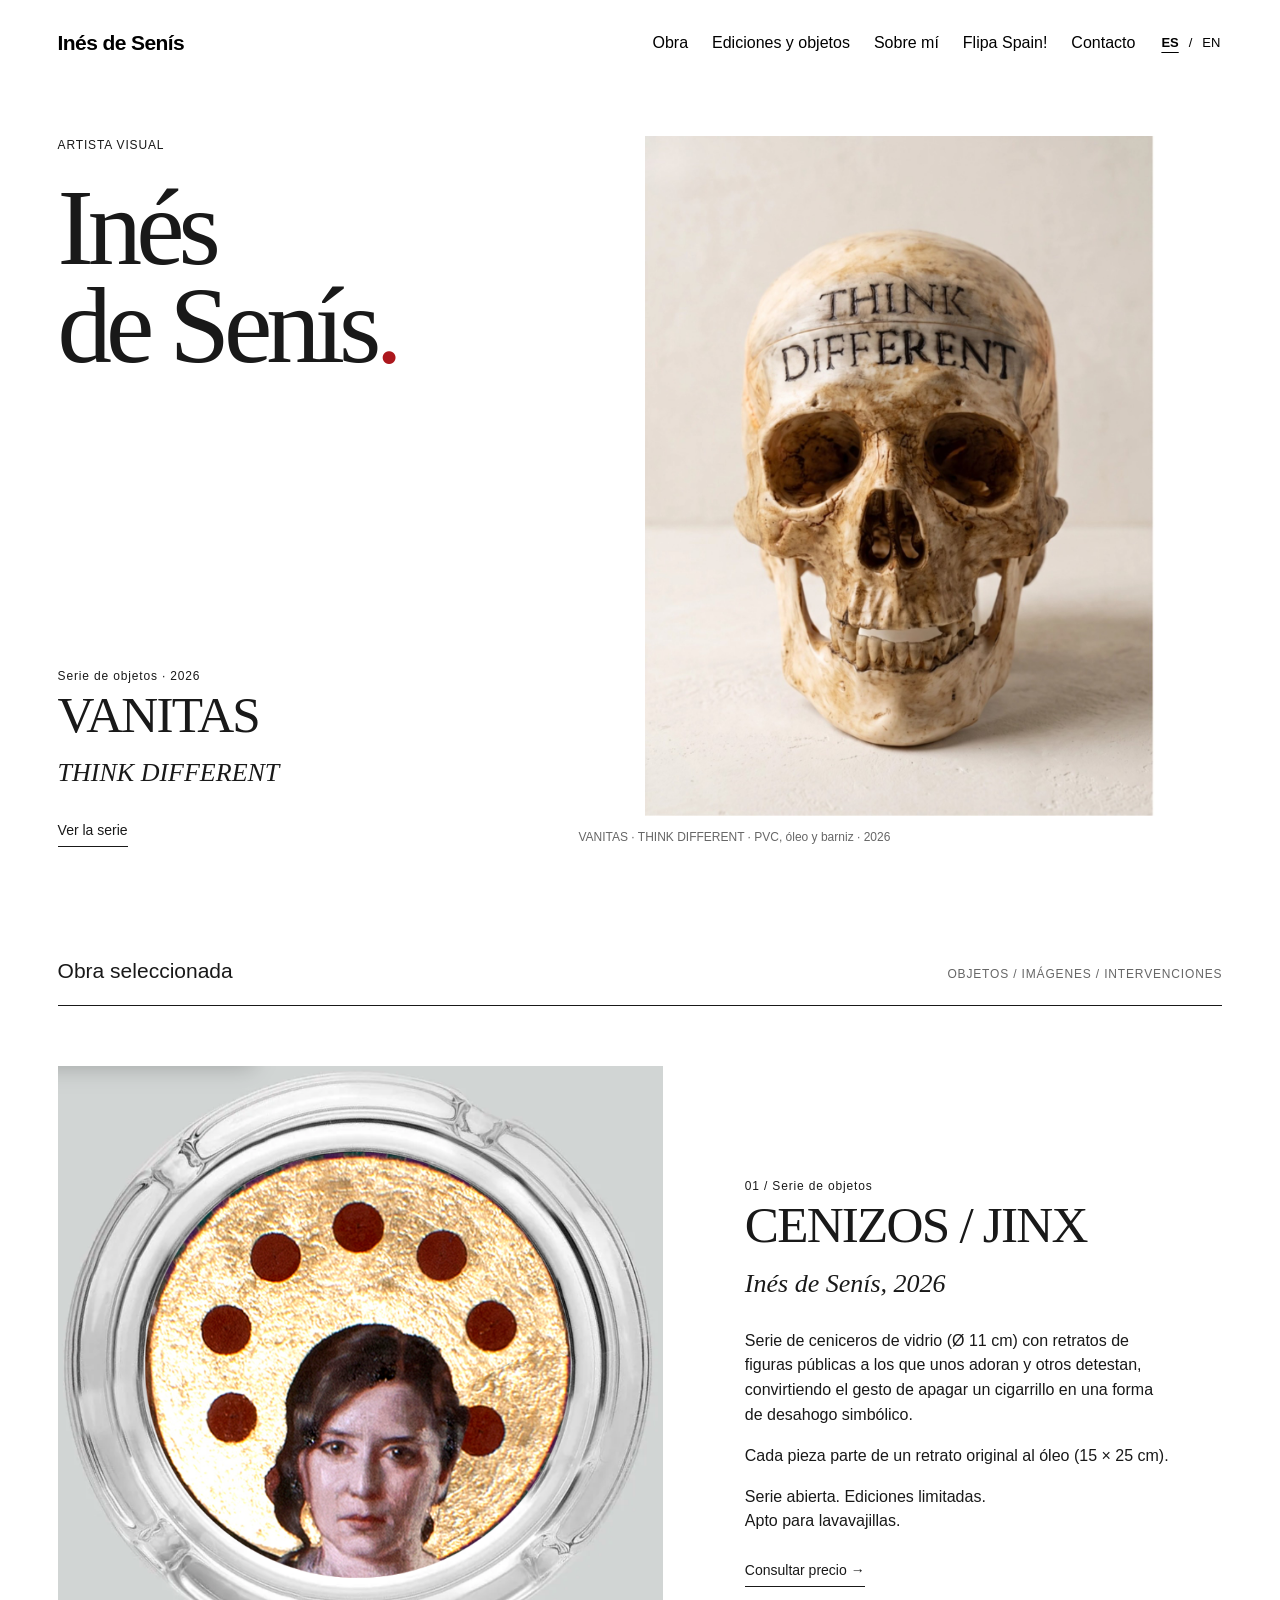
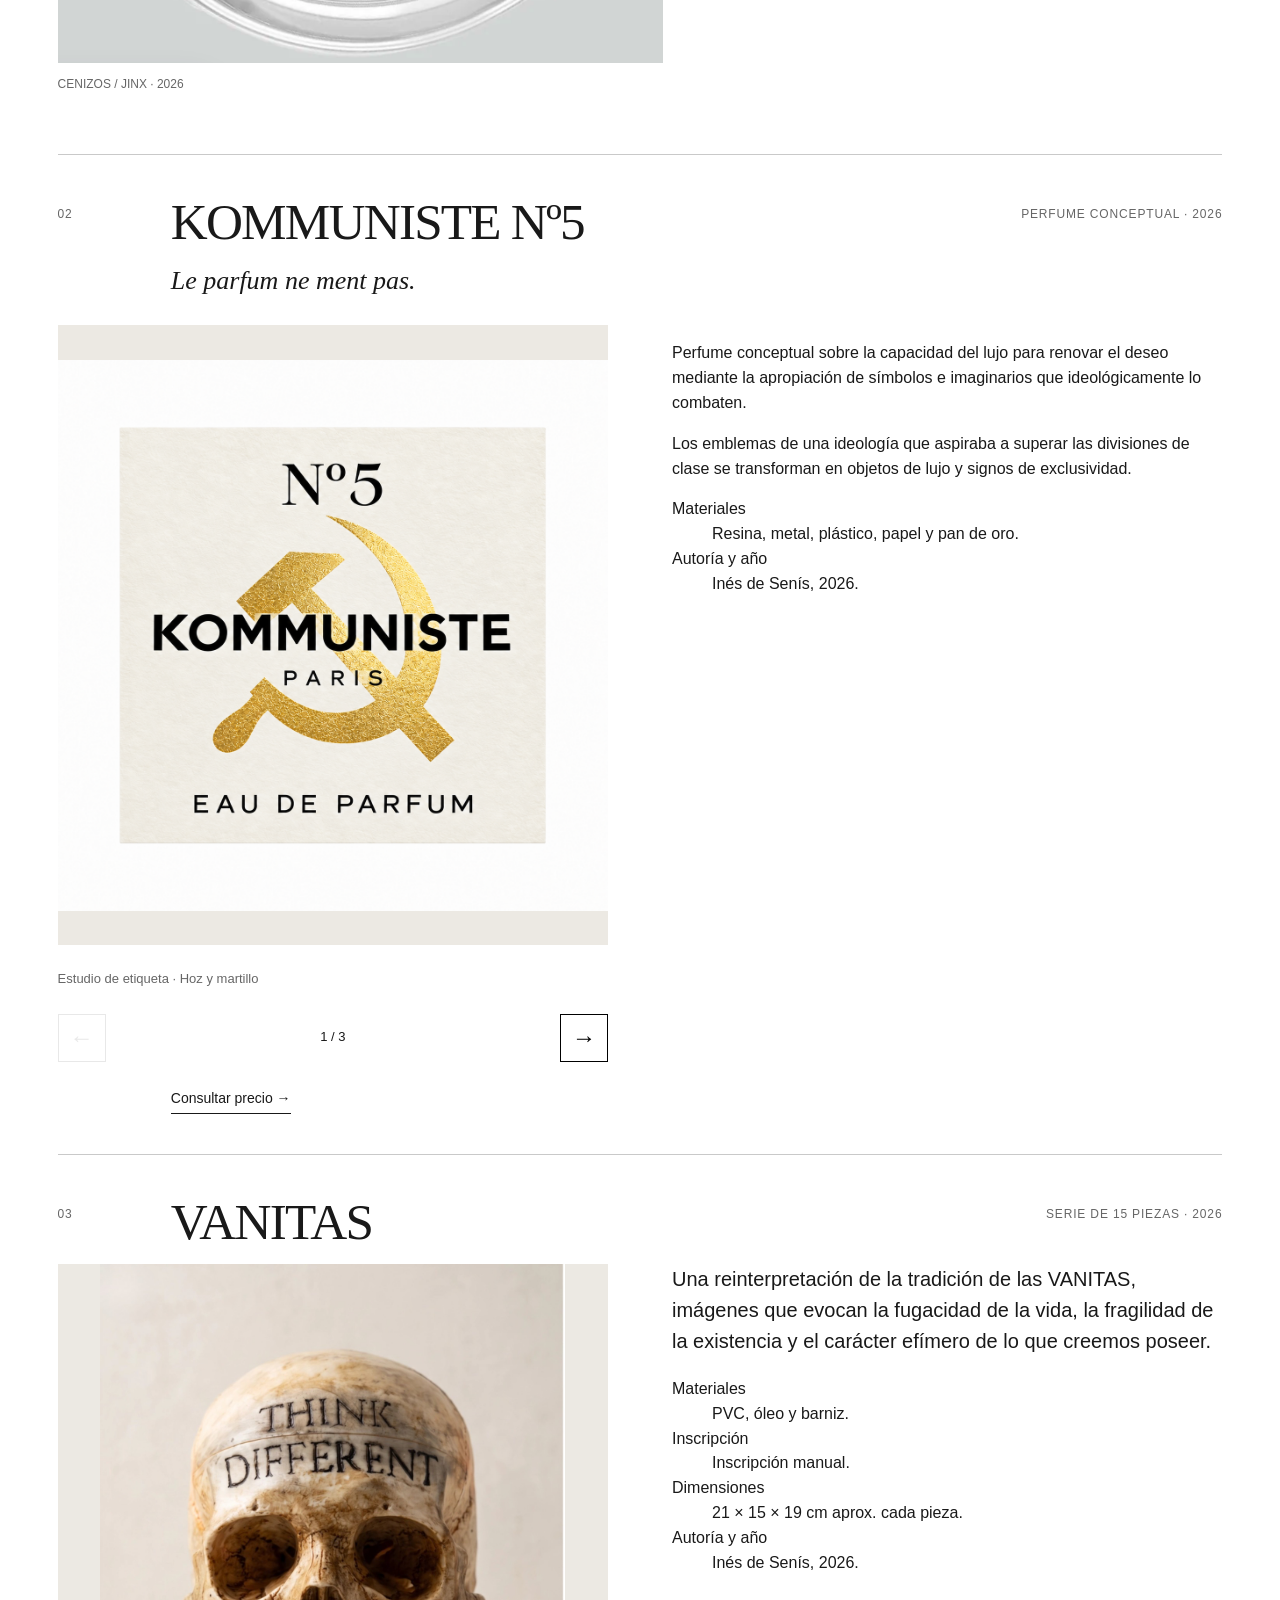
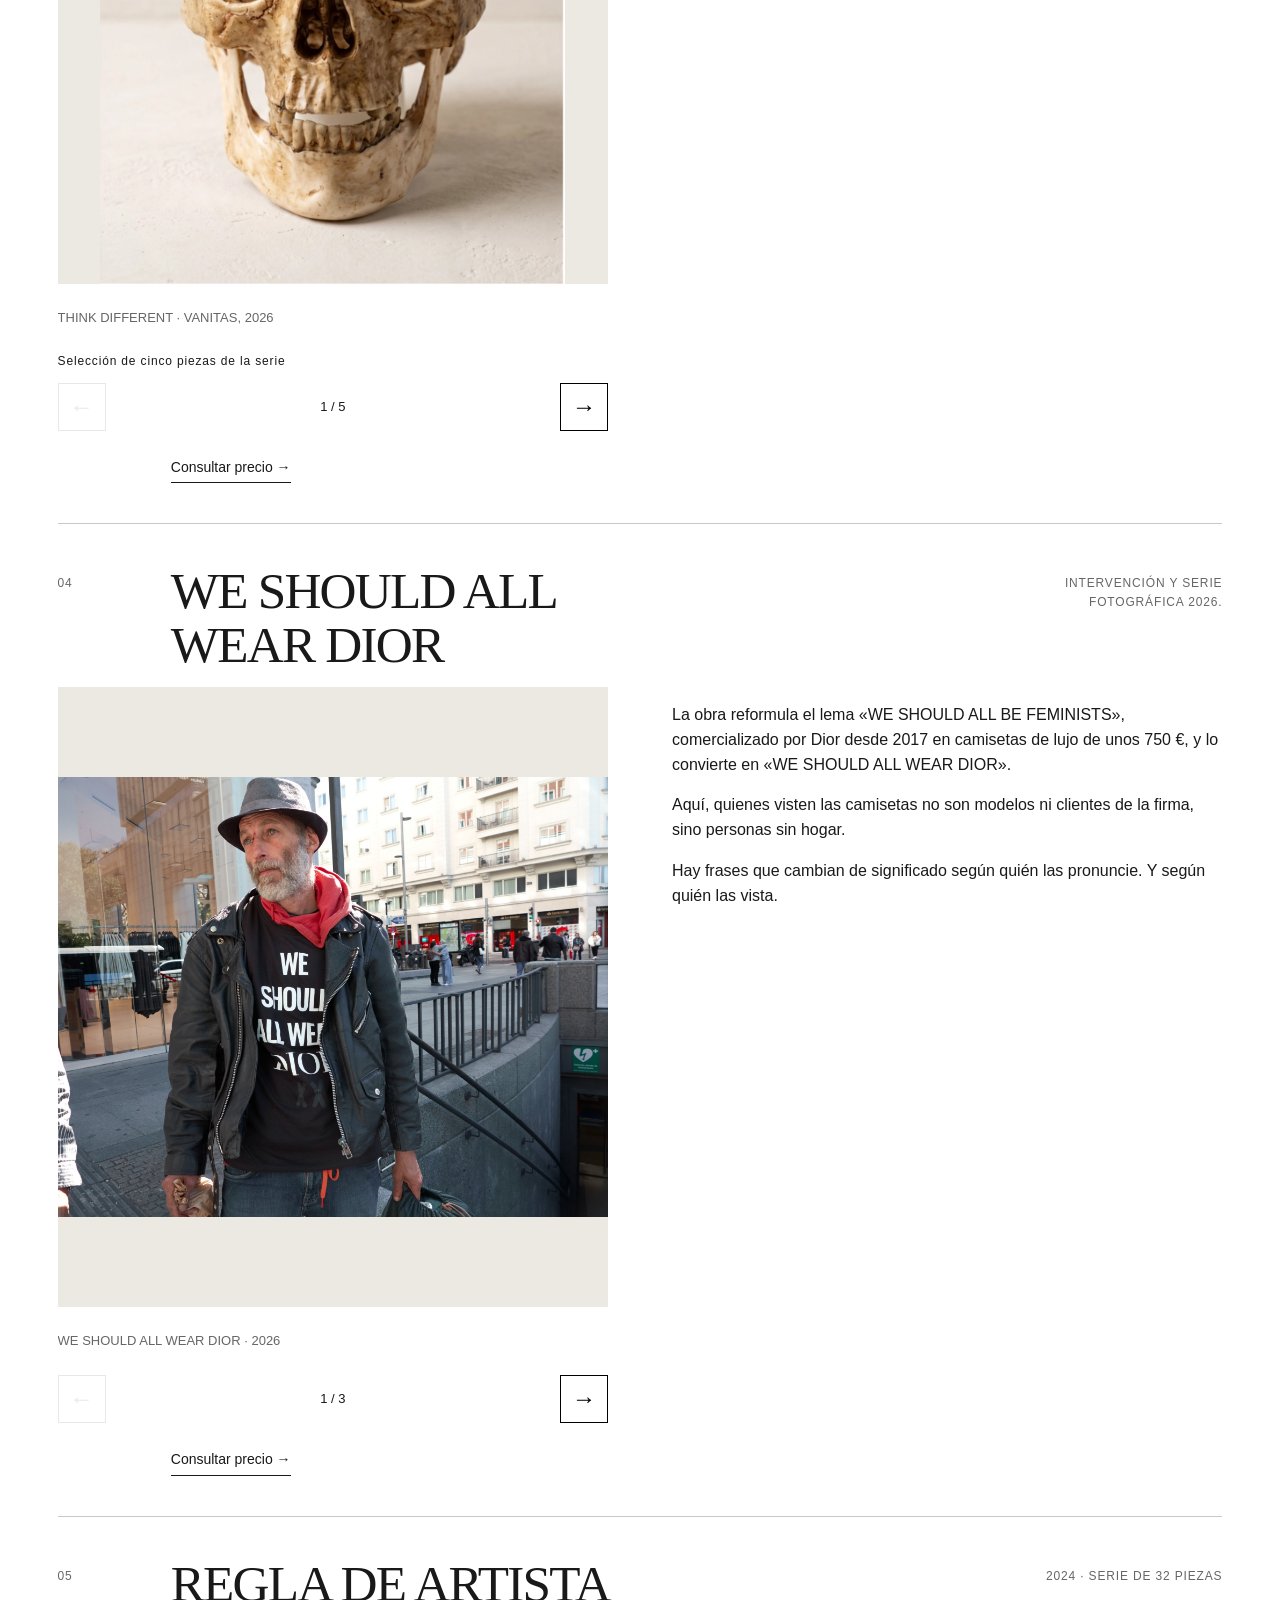
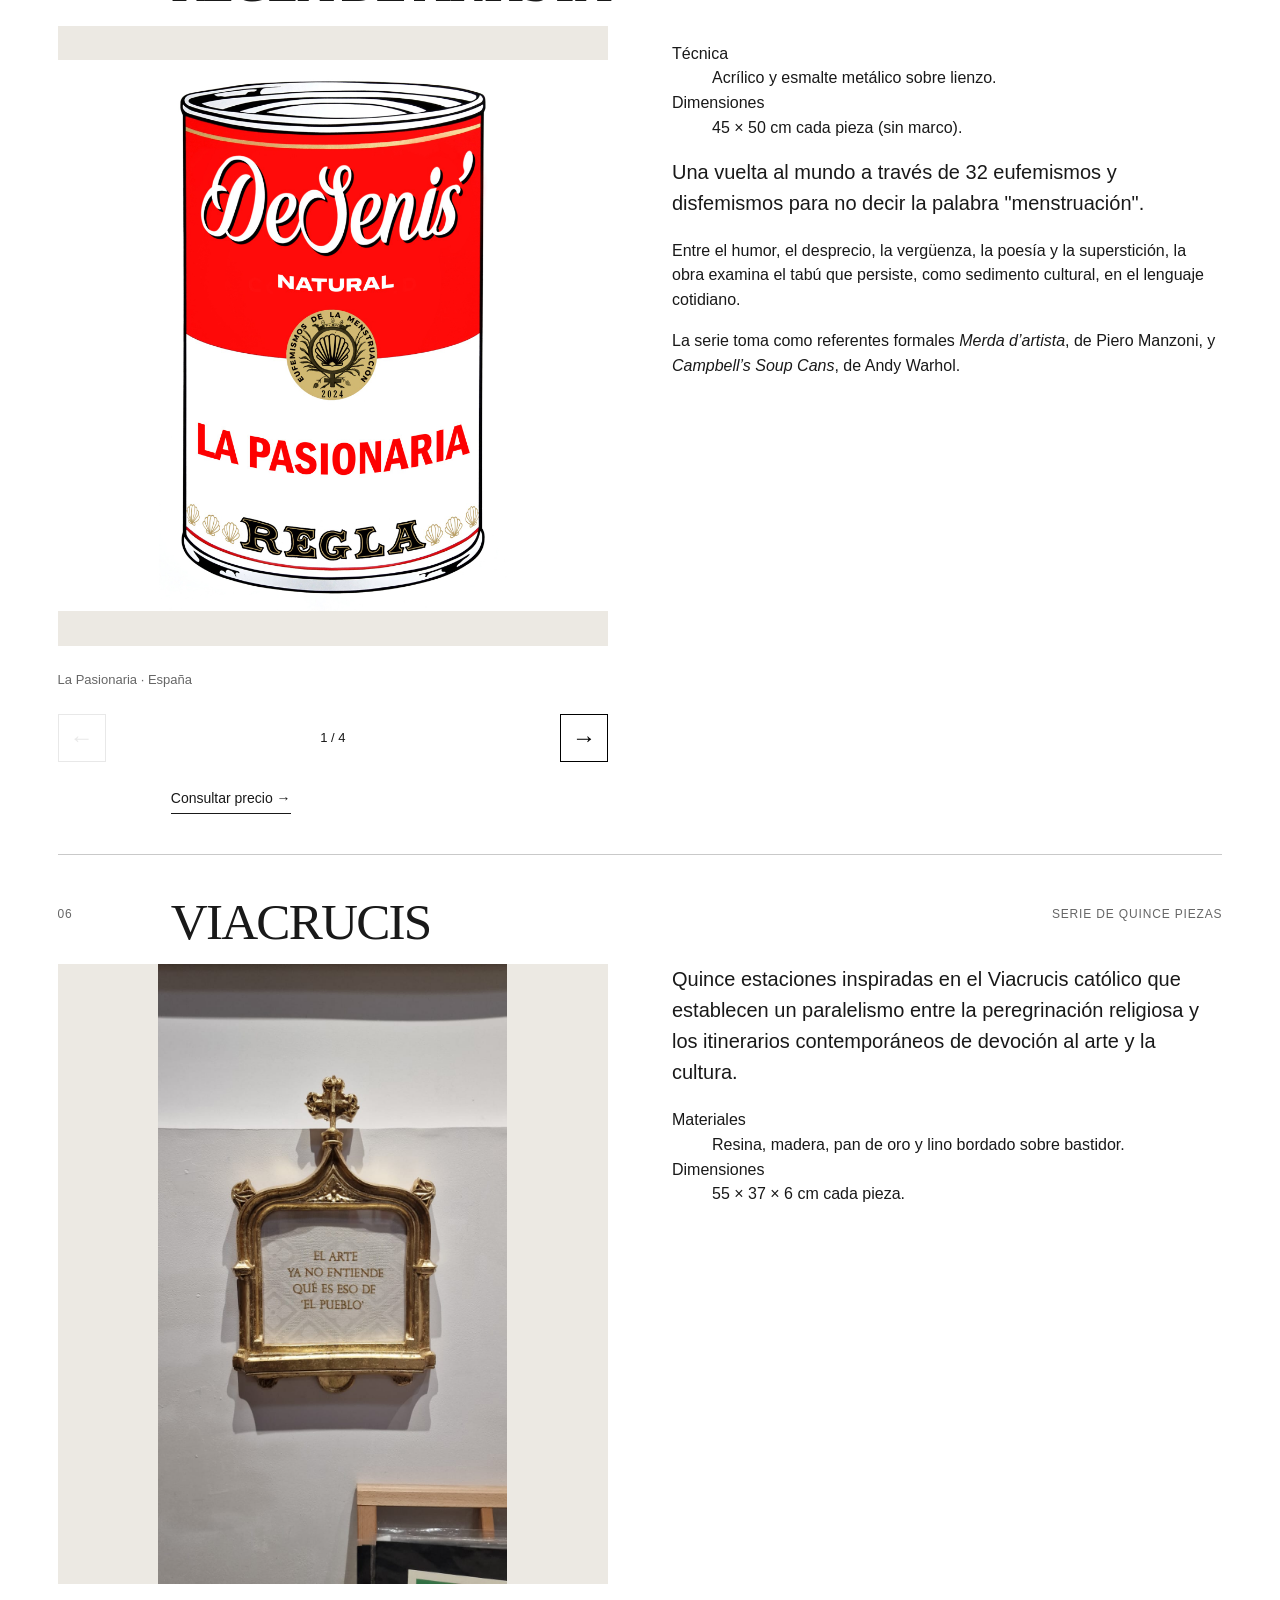
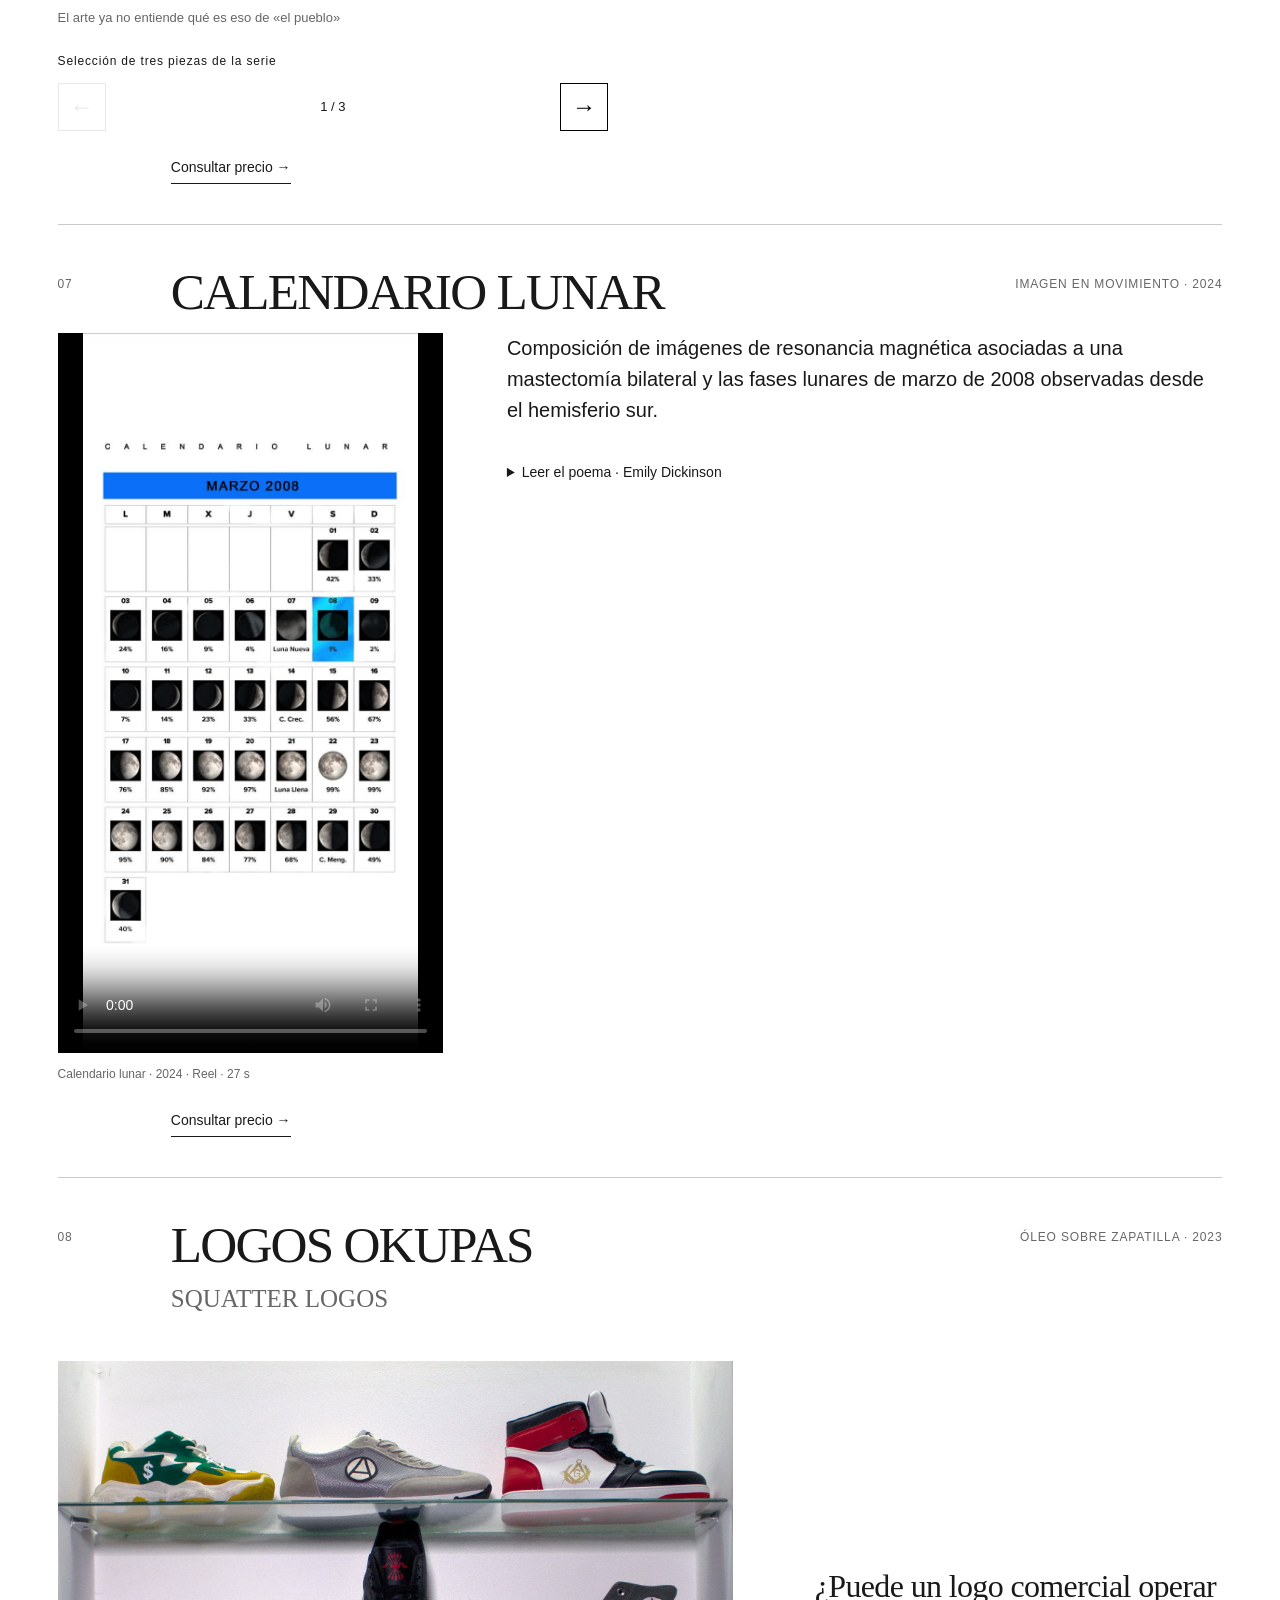
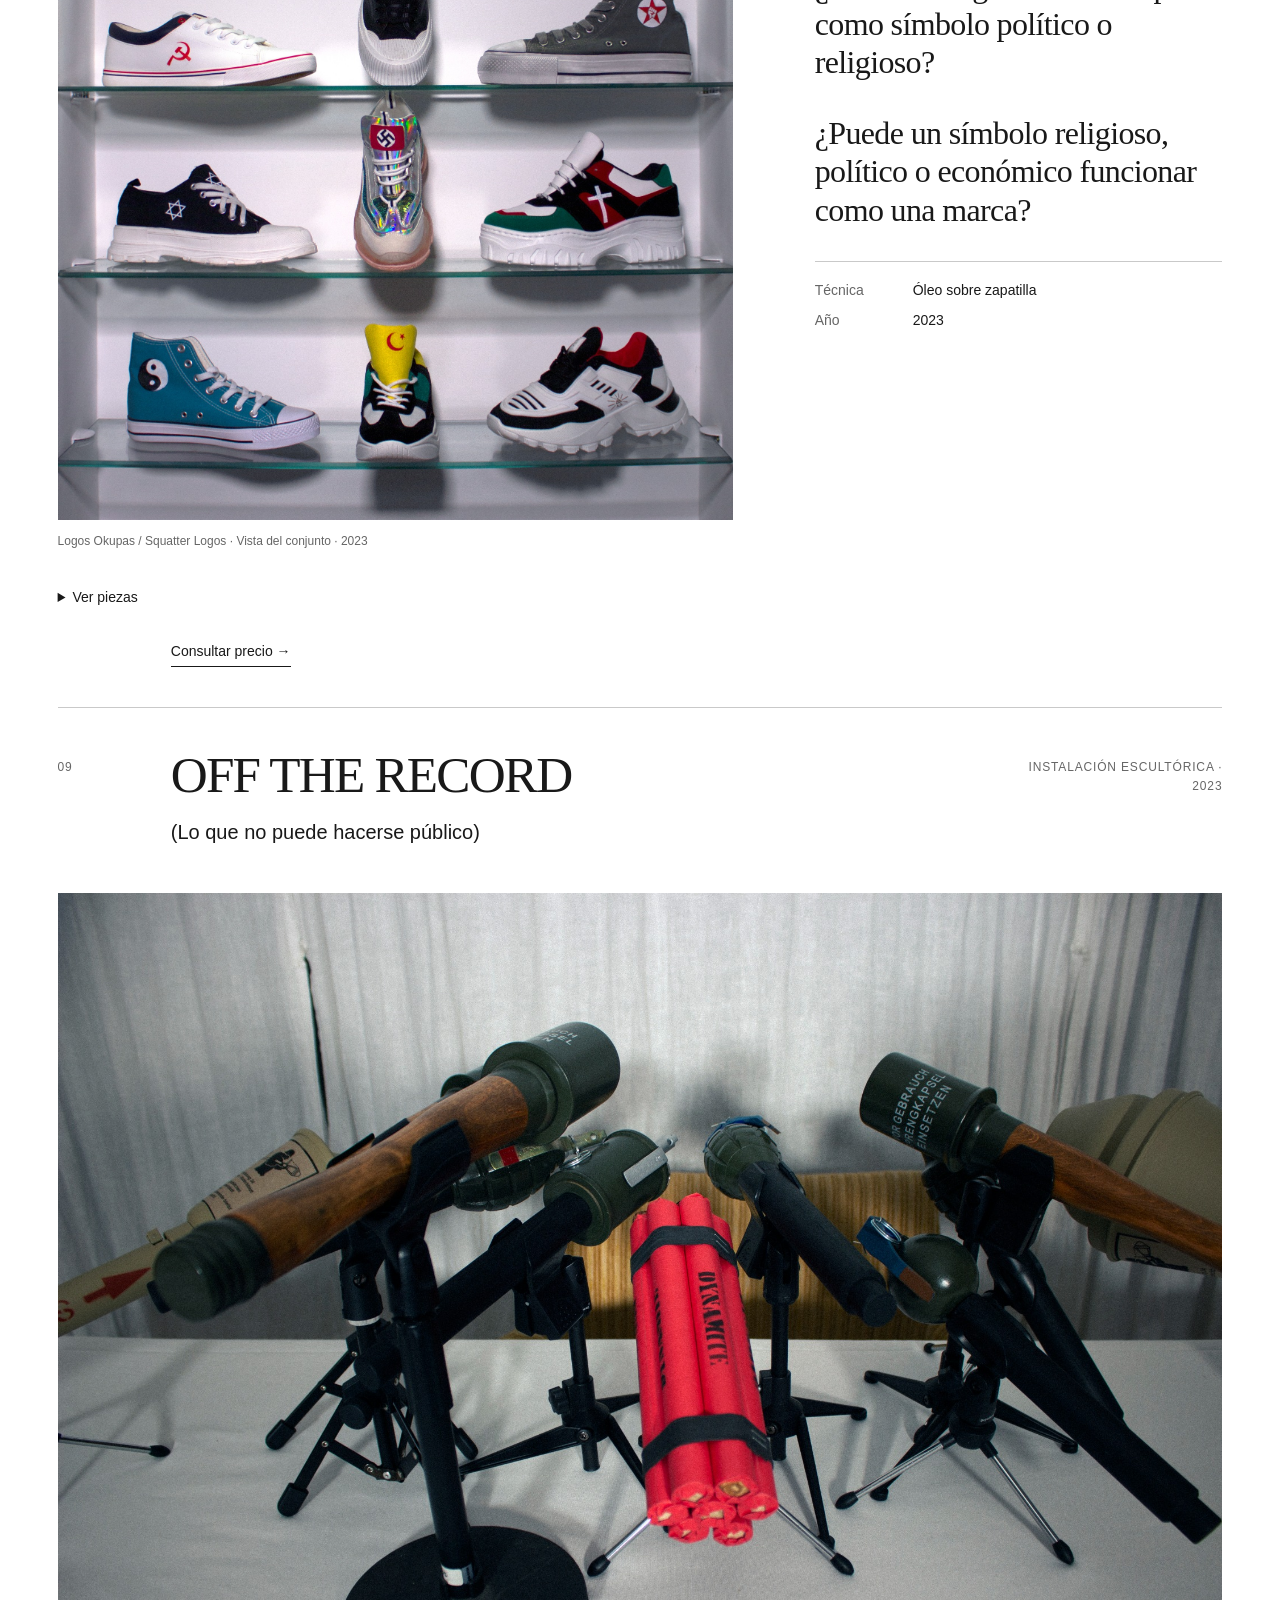
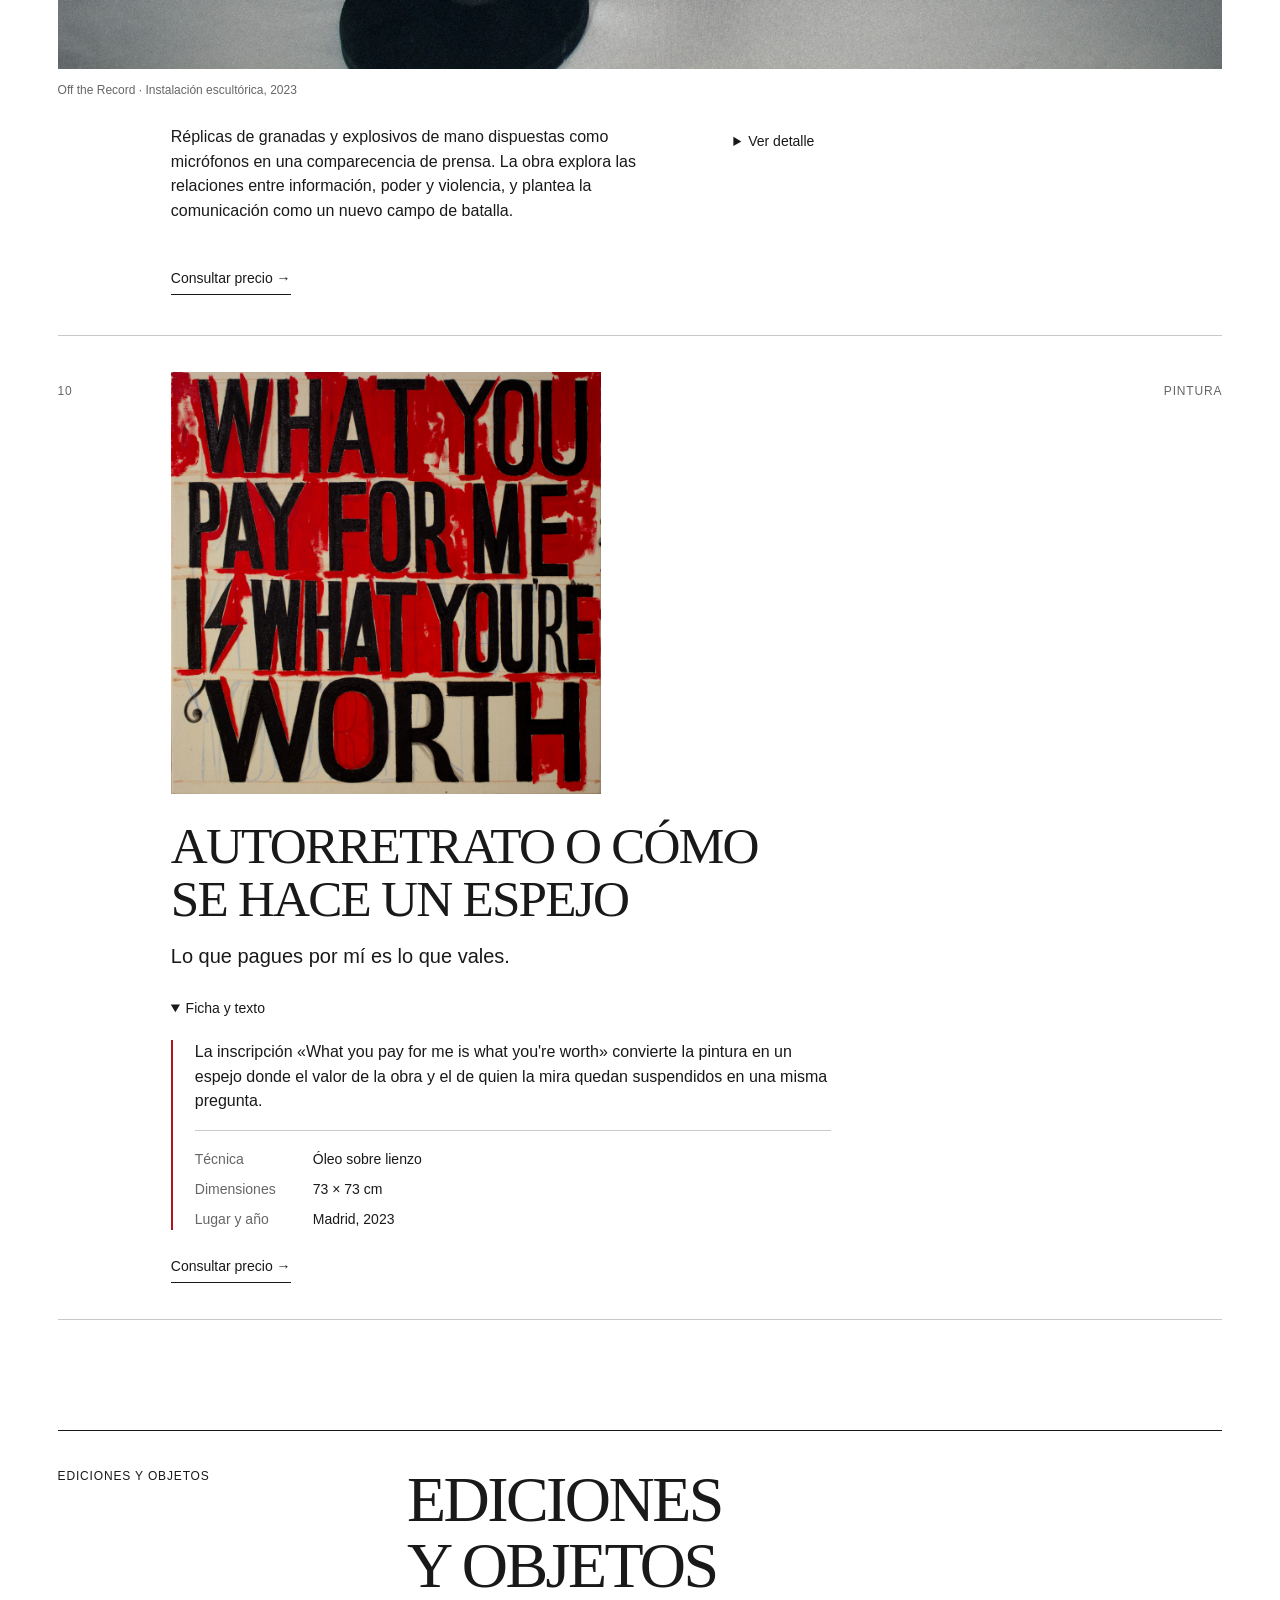
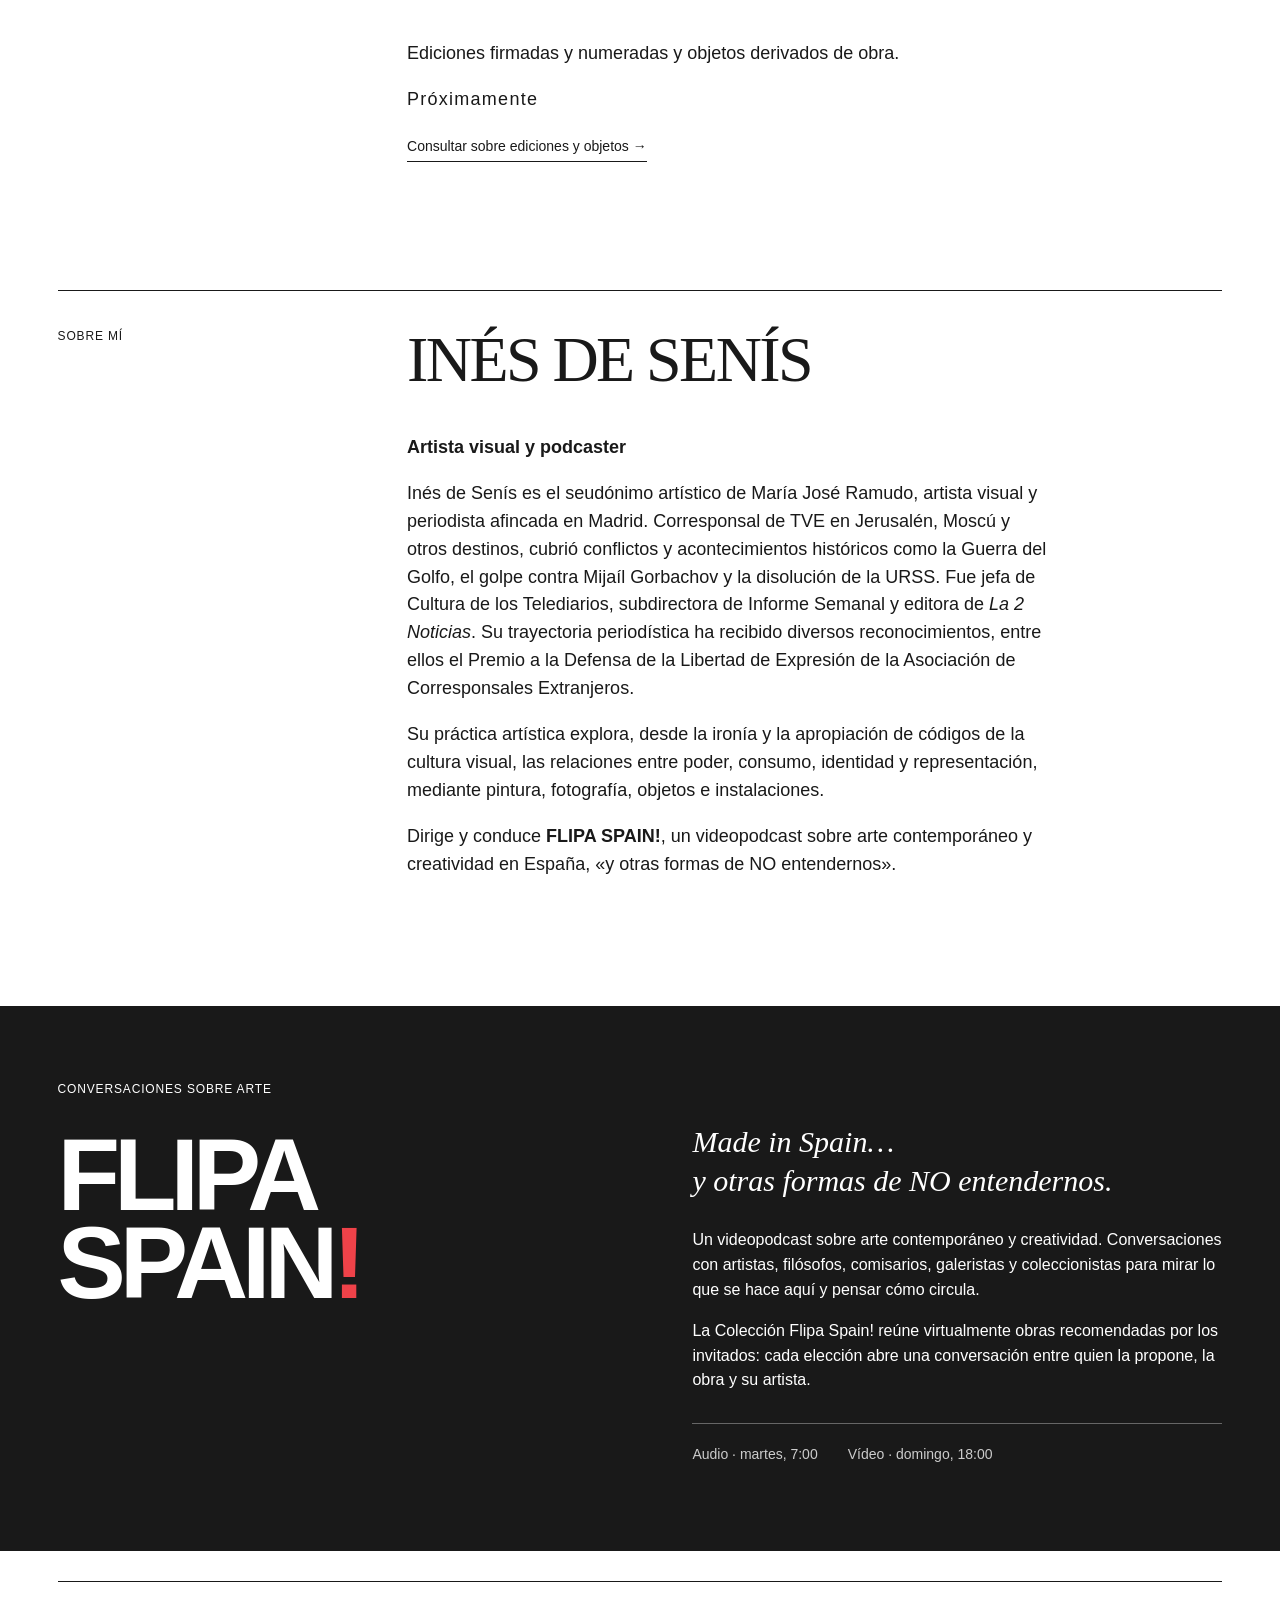
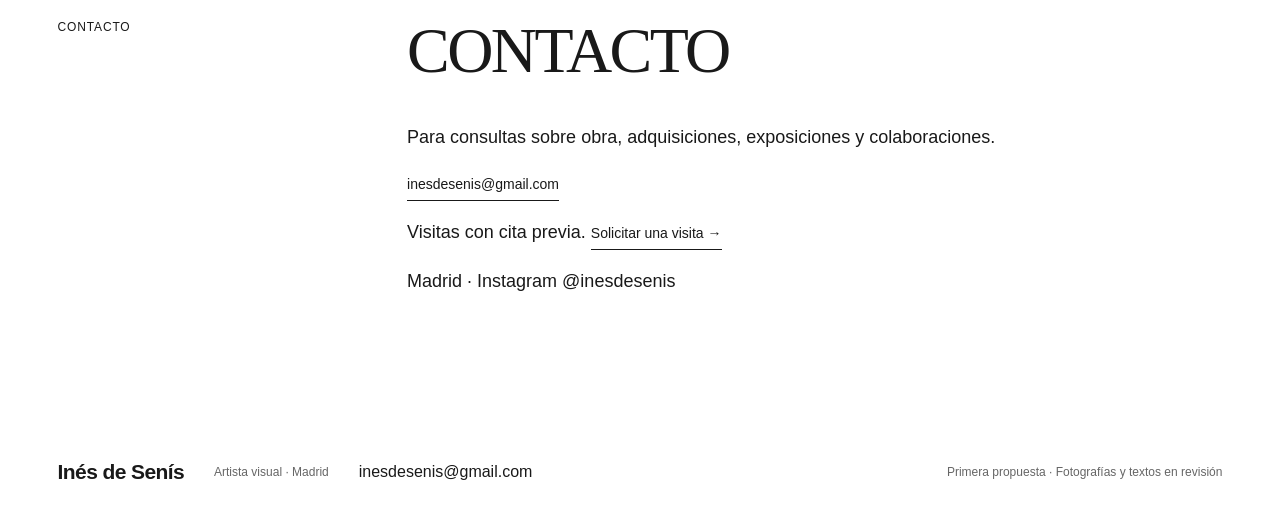
==== index.html @ e2c9530d "Initial website deployment setup Co-authored-by: Copilot <223556219+Copilot@users.noreply.github.com" ====
<!doctype html>
<html lang="es"><head><meta charset="utf-8"><meta name="viewport" content="width=device-width,initial-scale=1"><title>Inés de Senís · Artista visual</title><meta name="description" content="Obra y proyectos de Inés de Senís, artista visual en Madrid. Objetos, imágenes e intervenciones. Flipa Spain!, conversaciones sobre arte contemporáneo."><link rel="icon" href="favicon.svg"><link rel="stylesheet" href="style.css"><link rel="alternate" hreflang="es" href="index.html"><link rel="alternate" hreflang="en" href="en.html"></head>
<body><a class="skip" href="#obra">Ir a la obra</a><header><a class="brand" href="#">Inés de Senís</a><nav aria-label="Navegación principal"><a href="#obra">Obra</a><a href="#ediciones">Ediciones y objetos</a><a href="#sobre">Sobre mí</a><a href="#flipa">Flipa Spain!</a><a href="#contacto">Contacto</a></nav><div class="language-switch" aria-label="Idioma"><a href="index.html" lang="es" hreflang="es" aria-current="page">ES</a><span aria-hidden="true">/</span><a href="en.html" lang="en" hreflang="en">EN</a></div></header>
<main><section class="hero" aria-labelledby="hero-title"><div class="hero-copy"><p class="eyebrow">Artista visual</p><h1 id="hero-title">Inés<br>de Senís<span class="period">.</span></h1><div class="hero-caption"><span class="index">Serie de objetos · 2026</span><h2>VANITAS</h2><p class="french">THINK DIFFERENT</p><a class="text-link" href="#vanitas">Ver la serie</a></div></div><figure class="hero-art"><img src="assets/vanitas-1.jpg" alt="VANITAS: calavera con la inscripción THINK DIFFERENT" fetchpriority="high"><figcaption>VANITAS · THINK DIFFERENT · PVC, óleo y barniz · 2026</figcaption></figure></section>
<section id="obra" class="works"><div class="section-head"><h2>Obra seleccionada</h2><span>Objetos / imágenes / intervenciones</span></div><article id="cenizos" class="featured"><figure><img src="assets/cenizos-ayuso.png" alt="CENIZOS / JINX: cenicero de vidrio con retrato de Isabel Díaz Ayuso sobre fondo dorado" loading="lazy"><figcaption>CENIZOS / JINX · 2026</figcaption></figure><div><span class="index">01 / Serie de objetos</span><h3>CENIZOS / JINX</h3><p class="french">Inés de Senís, 2026</p><p>Serie de ceniceros de vidrio (Ø 11 cm) con retratos de figuras públicas a los que unos adoran y otros detestan, convirtiendo el gesto de apagar un cigarrillo en una forma de desahogo simbólico.</p><p>Cada pieza parte de un retrato original al óleo (15 × 25 cm).</p><p>Serie abierta. Ediciones limitadas.<br>Apto para lavavajillas.</p><p class="work-inquiry"><a class="text-link" href="mailto:inesdesenis@gmail.com?subject=Consulta%20de%20precio%20%E2%80%94%20CENIZOS%20/%20JINX">Consultar precio →</a></p></div></article><article id="kommuniste" class="artwork"><span id="communiste"></span><div class="artwork-heading"><span class="number">02</span><div><h3>KOMMUNISTE Nº5</h3><p class="french">Le parfum ne ment pas.</p></div><span class="medium">Perfume conceptual · 2026</span></div><div class="viacrucis-layout"><div class="art-carousel" role="region" aria-label="Imágenes de KOMMUNISTE Nº5" aria-roledescription="carrusel"><div class="carousel-track" id="kommuniste-track" tabindex="0"><figure class="carousel-slide" role="group" aria-label="Imagen 1 de 3"><img src="assets/kommuniste-1.png" alt="KOMMUNISTE Nº5 · Estudio de etiqueta · Hoz y martillo" loading="lazy"><figcaption>Estudio de etiqueta · Hoz y martillo</figcaption></figure><figure class="carousel-slide" role="group" aria-label="Imagen 2 de 3"><img src="assets/kommuniste-2.jpg" alt="KOMMUNISTE Nº5 · Boceto del frasco" loading="lazy"><figcaption>Boceto del frasco</figcaption></figure><figure class="carousel-slide" role="group" aria-label="Imagen 3 de 3"><img src="assets/kommuniste-3.png" alt="KOMMUNISTE Nº5 · Estudio del frasco y ubicación de la etiqueta" loading="lazy"><figcaption>Estudio del frasco y ubicación de la etiqueta</figcaption></figure></div><div class="carousel-controls"><button type="button" data-step="-1" aria-controls="kommuniste-track" aria-label="Imagen anterior">←</button><span class="carousel-count" aria-live="polite">1 / 3</span><button type="button" data-step="1" aria-controls="kommuniste-track" aria-label="Imagen siguiente">→</button></div></div><div><p>Perfume conceptual sobre la capacidad del lujo para renovar el deseo mediante la apropiación de símbolos e imaginarios que ideológicamente lo combaten.</p><p>Los emblemas de una ideología que aspiraba a superar las divisiones de clase se transforman en objetos de lujo y signos de exclusividad.</p><dl><dt>Materiales</dt><dd>Resina, metal, plástico, papel y pan de oro.</dd><dt>Autoría y año</dt><dd>Inés de Senís, 2026.</dd></dl></div></div><p class="work-inquiry"><a class="text-link" href="mailto:inesdesenis@gmail.com?subject=Consulta%20de%20precio%20%E2%80%94%20KOMMUNISTE%20N%C2%BA5">Consultar precio →</a></p></article><article id="vanitas" class="artwork"><div class="artwork-heading"><span class="number">03</span><div><h3>VANITAS</h3></div><span class="medium">Serie de 15 piezas · 2026</span></div><div class="viacrucis-layout"><div class="art-carousel" role="region" aria-label="Fotografías de VANITAS" aria-roledescription="carrusel"><div class="carousel-track" id="vanitas-track" tabindex="0"><figure class="carousel-slide" role="group" aria-label="Imagen 1 de 5"><img src="assets/vanitas-1.jpg" alt="VANITAS: calavera con inscripción THINK DIFFERENT" loading="lazy"><figcaption>THINK DIFFERENT · VANITAS, 2026</figcaption></figure><figure class="carousel-slide" role="group" aria-label="Imagen 2 de 5"><img src="assets/vanitas-2.jpg" alt="VANITAS: calavera con inscripción BE YOURSELF" loading="lazy"><figcaption>BE YOURSELF · VANITAS, 2026</figcaption></figure><figure class="carousel-slide" role="group" aria-label="Imagen 3 de 5"><img src="assets/vanitas-3.jpg" alt="VANITAS: calavera con inscripción STAY BOLD" loading="lazy"><figcaption>STAY BOLD · VANITAS, 2026</figcaption></figure><figure class="carousel-slide" role="group" aria-label="Imagen 4 de 5"><img src="assets/vanitas-4.jpg" alt="VANITAS: calavera con inscripción IMPOSSIBLE IS NOTHING" loading="lazy"><figcaption>IMPOSSIBLE IS NOTHING · VANITAS, 2026</figcaption></figure><figure class="carousel-slide" role="group" aria-label="Imagen 5 de 5"><img src="assets/vanitas-5.jpg" alt="VANITAS: calavera con inscripción JUST DO IT" loading="lazy"><figcaption>JUST DO IT · VANITAS, 2026</figcaption></figure></div><p class="index">Selección de cinco piezas de la serie</p><div class="carousel-controls"><button type="button" data-step="-1" aria-controls="vanitas-track" aria-label="Fotografía anterior">←</button><span class="carousel-count" aria-live="polite">1 / 5</span><button type="button" data-step="1" aria-controls="vanitas-track" aria-label="Fotografía siguiente">→</button></div></div><div><p class="lede">Una reinterpretación de la tradición de las VANITAS, imágenes que evocan la fugacidad de la vida, la fragilidad de la existencia y el carácter efímero de lo que creemos poseer.</p><dl><dt>Materiales</dt><dd>PVC, óleo y barniz.</dd><dt>Inscripción</dt><dd>Inscripción manual.</dd><dt>Dimensiones</dt><dd>21 × 15 × 19 cm aprox. cada pieza.</dd><dt>Autoría y año</dt><dd>Inés de Senís, 2026.</dd></dl></div></div><p class="work-inquiry"><a class="text-link" href="mailto:inesdesenis@gmail.com?subject=Consulta%20de%20precio%20%E2%80%94%20VANITAS">Consultar precio →</a></p></article><article id="we-should-all-wear-dior" class="artwork"><div class="artwork-heading"><span class="number">04</span><div><h3>WE SHOULD ALL<br class="desktop"> WEAR DIOR</h3></div><span class="medium">Intervención y serie fotográfica 2026.</span></div><div class="viacrucis-layout"><div class="art-carousel" role="region" aria-label="Fotografías de WE SHOULD ALL WEAR DIOR" aria-roledescription="carrusel"><div class="carousel-track" id="dior-track" tabindex="0"><figure class="carousel-slide" role="group" aria-label="Imagen 1 de 3"><img src="assets/dior-1.jpg" alt="Hombre con sombrero y chaqueta negra que viste la camiseta WE SHOULD ALL WEAR DIOR en la calle" loading="lazy"><figcaption>WE SHOULD ALL WEAR DIOR · 2026</figcaption></figure><figure class="carousel-slide" role="group" aria-label="Imagen 2 de 3"><img src="assets/dior-2.jpg" alt="Hombre con sudadera roja que viste la camiseta WE SHOULD ALL WEAR DIOR junto a un escaparate" loading="lazy"><figcaption>WE SHOULD ALL WEAR DIOR · 2026</figcaption></figure><figure class="carousel-slide" role="group" aria-label="Imagen 3 de 3"><img src="assets/dior-3.jpg" alt="Camiseta negra con la inscripción WE SHOULD ALL WEAR DIOR" loading="lazy"><figcaption>WE SHOULD ALL WEAR DIOR · 2026</figcaption></figure></div><div class="carousel-controls"><button type="button" data-step="-1" aria-controls="dior-track" aria-label="Fotografía anterior">←</button><span class="carousel-count" aria-live="polite">1 / 3</span><button type="button" data-step="1" aria-controls="dior-track" aria-label="Fotografía siguiente">→</button></div></div><div><p>La obra reformula el lema «WE SHOULD ALL BE FEMINISTS», comercializado por Dior desde 2017 en camisetas de lujo de unos 750 €, y lo convierte en «WE SHOULD ALL WEAR DIOR».</p><p>Aquí, quienes visten las camisetas no son modelos ni clientes de la firma, sino personas sin hogar.</p><p>Hay frases que cambian de significado según quién las pronuncie. Y según quién las vista.</p></div></div><p class="work-inquiry"><a class="text-link" href="mailto:inesdesenis@gmail.com?subject=Consulta%20de%20precio%20%E2%80%94%20WE%20SHOULD%20ALL%20WEAR%20DIOR">Consultar precio →</a></p></article><article id="regla-de-artista" class="artwork"><div class="artwork-heading"><span class="number">05</span><div><h3>REGLA DE ARTISTA</h3></div><span class="medium">2024 · Serie de 32 piezas</span></div><div class="viacrucis-layout"><div class="art-carousel" role="region" aria-label="Fotografías de Regla de Artista" aria-roledescription="carrusel"><div class="carousel-track" id="regla-track" tabindex="0"><figure class="carousel-slide" role="group" aria-label="Imagen 1 de 4"><img src="assets/regla-1.jpg" alt="Regla de Artista · La Pasionaria · España" loading="lazy"><figcaption>La Pasionaria · España</figcaption></figure><figure class="carousel-slide" role="group" aria-label="Imagen 2 de 4"><img src="assets/regla-2.jpg" alt="Regla de Artista · Shark Week · Estados Unidos" loading="lazy"><figcaption>Shark Week · Estados Unidos</figcaption></figure><figure class="carousel-slide" role="group" aria-label="Imagen 3 de 4"><img src="assets/regla-3.jpg" alt="Regla de Artista · China" loading="lazy"><figcaption>China</figcaption></figure><figure class="carousel-slide" role="group" aria-label="Imagen 4 de 4"><img src="assets/regla-4.jpg" alt="Regla de Artista · Vista del conjunto · 32 piezas" loading="lazy"><figcaption>Vista del conjunto · 32 piezas</figcaption></figure></div><div class="carousel-controls"><button type="button" data-step="-1" aria-controls="regla-track" aria-label="Fotografía anterior">←</button><span class="carousel-count" aria-live="polite">1 / 4</span><button type="button" data-step="1" aria-controls="regla-track" aria-label="Fotografía siguiente">→</button></div></div><div><dl><dt>Técnica</dt><dd>Acrílico y esmalte metálico sobre lienzo.</dd><dt>Dimensiones</dt><dd>45 × 50 cm cada pieza (sin marco).</dd></dl><p class="lede">Una vuelta al mundo a través de 32 eufemismos y disfemismos para no decir la palabra "menstruación".</p><p>Entre el humor, el desprecio, la vergüenza, la poesía y la superstición, la obra examina el tabú que persiste, como sedimento cultural, en el lenguaje cotidiano.</p><p>La serie toma como referentes formales <em>Merda d’artista</em>, de Piero Manzoni, y <em>Campbell’s Soup Cans</em>, de Andy Warhol.</p></div></div><p class="work-inquiry"><a class="text-link" href="mailto:inesdesenis@gmail.com?subject=Consulta%20de%20precio%20%E2%80%94%20REGLA%20DE%20ARTISTA">Consultar precio →</a></p></article><article id="viacrucis" class="artwork"><div class="artwork-heading"><span class="number">06</span><div><h3>VIACRUCIS</h3></div><span class="medium">Serie de quince piezas</span></div><div class="viacrucis-layout"><div class="art-carousel" role="region" aria-label="Fotografías de VIACRUCIS" aria-roledescription="carrusel"><div class="carousel-track" id="viacrucis-track" tabindex="0"><figure class="carousel-slide" role="group" aria-label="Imagen 1 de 3"><img src="assets/viacrucis-1.jpg" alt="VIACRUCIS: marco dorado coronado por una cruz y lino bordado con la inscripción El arte ya no entiende qué es eso de «el pueblo»" loading="lazy"><figcaption>El arte ya no entiende qué es eso de «el pueblo»</figcaption></figure><figure class="carousel-slide" role="group" aria-label="Imagen 2 de 3"><img src="assets/viacrucis-2.jpg" alt="VIACRUCIS: marco dorado coronado por una cruz y lino bordado con la inscripción El arte también quiere estar del lado del bien" loading="lazy"><figcaption>El arte también quiere estar del lado del bien</figcaption></figure><figure class="carousel-slide" role="group" aria-label="Imagen 3 de 3"><img src="assets/viacrucis-3.jpg" alt="VIACRUCIS: marco dorado coronado por una cruz y lino bordado con la inscripción Azotaría a la cultura hasta hacerla sangrar" loading="lazy"><figcaption>Azotaría a la cultura hasta hacerla sangrar</figcaption></figure></div><p class="index">Selección de tres piezas de la serie</p><div class="carousel-controls"><button type="button" data-step="-1" aria-controls="viacrucis-track" aria-label="Fotografía anterior">←</button><span class="carousel-count" aria-live="polite">1 / 3</span><button type="button" data-step="1" aria-controls="viacrucis-track" aria-label="Fotografía siguiente">→</button></div></div><div><p class="lede">Quince estaciones inspiradas en el Viacrucis católico que establecen un paralelismo entre la peregrinación religiosa y los itinerarios contemporáneos de devoción al arte y la cultura.</p><dl><dt>Materiales</dt><dd>Resina, madera, pan de oro y lino bordado sobre bastidor.</dd><dt>Dimensiones</dt><dd>55 × 37 × 6 cm cada pieza.</dd></dl></div></div><p class="work-inquiry"><a class="text-link" href="mailto:inesdesenis@gmail.com?subject=Consulta%20de%20precio%20%E2%80%94%20VIACRUCIS">Consultar precio →</a></p></article><article id="calendario-lunar" class="artwork"><div class="artwork-heading"><span class="number">07</span><div><h3>CALENDARIO LUNAR</h3></div><span class="medium">Imagen en movimiento · 2024</span></div><div class="lunar-layout"><figure><video controls playsinline preload="metadata" poster="assets/calendario-lunar.jpg" aria-label="Calendario lunar: secuencia de fases lunares y resonancias magnéticas"><source src="assets/calendario-lunar.mp4" type="video/mp4">Tu navegador no permite reproducir este vídeo.</video><figcaption>Calendario lunar · 2024 · Reel · 27 s</figcaption></figure><div><p class="lede">Composición de imágenes de resonancia magnética asociadas a una mastectomía bilateral y las fases lunares de marzo de 2008 observadas desde el hemisferio sur.</p><details class="lunar-poem"><summary>Leer el poema · Emily Dickinson</summary><p>Emily Dickinson · Poema 429</p><div class="poem-columns"><div lang="es"><p class="eyebrow">Español</p><p class="verse">La Luna está lejos del Mar —
Y sin embargo, sus Manos de Ámbar —
Lo llevan —dócil como a un Niño —
Por las Arenas designadas —

El Mar no se aparta nunca ni un Grado —
Obediente a Su Ojo
Se aproxima lo justo —a la Ciudad —
Y se aleja lo justo —

Tuya es, Señor, esa Mano de Ámbar —
Y mío —el Mar distante —
Obediente a la orden más mínima
Tu ojo puesto sobre mí —</p></div><div lang="en"><p class="eyebrow">English</p><p class="verse">The Moon is distant from the Sea —
And yet, with Amber Hands —
She leads Him —docile as a Boy —
Along appointed Sands —

He never misses a Degree —
Obedient to Her Eye
He comes just so far —toward the Town —
Just so far —goes away —

Oh, Signor, Thine, the Amber Hand —
And mine —the distant Sea —
Obedient to the least command
Thine eye impose on me —</p></div></div></details></div></div><p class="work-inquiry"><a class="text-link" href="mailto:inesdesenis@gmail.com?subject=Consulta%20de%20precio%20%E2%80%94%20CALENDARIO%20LUNAR">Consultar precio →</a></p></article><article id="logos-okupas" class="artwork"><div class="artwork-heading"><span class="number">08</span><div><h3>LOGOS OKUPAS<span class="alternate-title" lang="en">SQUATTER LOGOS</span></h3></div><span class="medium">Óleo sobre zapatilla · 2023</span></div><div class="logos-overview"><figure><img src="assets/logos-conjunto.jpg" alt="Logos Okupas: conjunto de zapatillas intervenidas con símbolos políticos, religiosos y económicos, sobre cuatro estantes de vidrio" loading="lazy"><figcaption>Logos Okupas / Squatter Logos · Vista del conjunto · 2023</figcaption></figure><div class="logos-questions"><p>¿Puede un logo comercial operar como símbolo político o religioso?</p><p>¿Puede un símbolo religioso, político o económico funcionar como una marca?</p><dl><dt>Técnica</dt><dd>Óleo sobre zapatilla</dd><dt>Año</dt><dd>2023</dd></dl></div></div><details class="logos-details"><summary>Ver piezas</summary><div class="logos-gallery"><figure><img src="assets/logos-cruz.jpg" alt="Zapatilla intervenida con cruces cristianas blancas y negras" loading="lazy"><figcaption>Cruz cristiana</figcaption></figure><figure><img src="assets/logos-esvastica.jpg" alt="Zapatilla iridiscente intervenida con una esvástica en la lengüeta, perteneciente a la serie Logos Okupas" loading="lazy"><figcaption>Esvástica</figcaption></figure><figure><img src="assets/logos-hoz-martillo.jpg" alt="Zapatilla blanca intervenida con la hoz y el martillo en rojo" loading="lazy"><figcaption>Hoz y martillo</figcaption></figure></div></details><p class="work-inquiry"><a class="text-link" href="mailto:inesdesenis@gmail.com?subject=Consulta%20de%20precio%20%E2%80%94%20LOGOS%20OKUPAS%20SQUATTER%20LOGOS">Consultar precio →</a></p></article><article id="off-the-record" class="artwork"><div class="artwork-heading"><span class="number">09</span><div><h3>OFF THE RECORD</h3><p class="lede">(Lo que no puede hacerse público)</p></div><span class="medium">Instalación escultórica · 2023</span></div><figure class="artwork-image"><img src="assets/off-the-record.jpg" alt="Off the Record: réplicas de granadas y explosivos colocadas en soportes de micrófono ante una silla de comparecencia" loading="lazy"><figcaption>Off the Record · Instalación escultórica, 2023</figcaption></figure><div class="artwork-info"><div><p>Réplicas de granadas y explosivos de mano dispuestas como micrófonos en una comparecencia de prensa. La obra explora las relaciones entre información, poder y violencia, y plantea la comunicación como un nuevo campo de batalla.</p></div><details><summary>Ver detalle</summary><figure><img src="assets/off-the-record-detail.jpg" alt="Detalle de las réplicas de explosivos sobre soportes de micrófono en Off the Record" loading="lazy"><figcaption>Off the Record · Detalle</figcaption></figure></details></div><p class="work-inquiry"><a class="text-link" href="mailto:inesdesenis@gmail.com?subject=Consulta%20de%20precio%20%E2%80%94%20OFF%20THE%20RECORD">Consultar precio →</a></p></article><article id="autorretrato" class="project"><div class="number">10</div><div class="project-main"><figure class="study"><img src="assets/autorretrato.jpg" alt="Autorretrato o cómo se hace un espejo" loading="lazy"></figure><h3>AUTORRETRATO O CÓMO<br class="desktop"> SE HACE UN ESPEJO</h3><p class="lede">Lo que pagues por mí es lo que vales.</p><details open><summary>Ficha y texto</summary><div class="detail-copy"><p>La inscripción <span lang="en">«What you pay for me is what you're worth»</span> convierte la pintura en un espejo donde el valor de la obra y el de quien la mira quedan suspendidos en una misma pregunta.</p><dl><dt>Técnica</dt><dd>Óleo sobre lienzo</dd><dt>Dimensiones</dt><dd>73 × 73 cm</dd><dt>Lugar y año</dt><dd>Madrid, 2023</dd></dl></div></details><p class="work-inquiry"><a class="text-link" href="mailto:inesdesenis@gmail.com?subject=Consulta%20de%20precio%20%E2%80%94%20AUTORRETRATO%20O%20C%C3%93MO%20SE%20HACE%20UN%20ESPEJO">Consultar precio →</a></p></div><span class="medium">Pintura</span></article></section>
<section id="ediciones" class="about"><p class="eyebrow">Ediciones y objetos</p><div><h2>EDICIONES<br>Y OBJETOS</h2><p>Ediciones firmadas y numeradas y objetos derivados de obra.</p><p class="index">Próximamente</p><p><a class="text-link" href="mailto:inesdesenis@gmail.com?subject=Consulta%20sobre%20ediciones%20y%20objetos">Consultar sobre ediciones y objetos →</a></p></div></section><section id="sobre" class="about"><p class="eyebrow">Sobre mí</p><div><h2>INÉS DE SENÍS</h2><p><strong>Artista visual y podcaster</strong></p><p>Inés de Senís es el seudónimo artístico de María José Ramudo, artista visual y periodista afincada en Madrid. Corresponsal de TVE en Jerusalén, Moscú y otros destinos, cubrió conflictos y acontecimientos históricos como la Guerra del Golfo, el golpe contra Mijaíl Gorbachov y la disolución de la URSS. Fue jefa de Cultura de los Telediarios, subdirectora de Informe Semanal y editora de <em>La 2 Noticias</em>. Su trayectoria periodística ha recibido diversos reconocimientos, entre ellos el Premio a la Defensa de la Libertad de Expresión de la Asociación de Corresponsales Extranjeros.</p><p>Su práctica artística explora, desde la ironía y la apropiación de códigos de la cultura visual, las relaciones entre poder, consumo, identidad y representación, mediante pintura, fotografía, objetos e instalaciones.</p><p>Dirige y conduce <strong>FLIPA SPAIN!</strong>, un videopodcast sobre arte contemporáneo y creatividad en España, «y otras formas de NO entendernos».</p></div></section>
<section id="flipa" class="flipa"><div><span class="eyebrow">Conversaciones sobre arte</span><h2>FLIPA<br>SPAIN<span>!</span></h2></div><div class="flipa-copy"><p class="french">Made in Spain…<br>y otras formas de NO entendernos.</p><p>Un videopodcast sobre arte contemporáneo y creatividad. Conversaciones con artistas, filósofos, comisarios, galeristas y coleccionistas para mirar lo que se hace aquí y pensar cómo circula.</p><p>La Colección Flipa Spain! reúne virtualmente obras recomendadas por los invitados: cada elección abre una conversación entre quien la propone, la obra y su artista.</p><div class="schedule"><span>Audio · martes, 7:00</span><span>Vídeo · domingo, 18:00</span></div></div></section>
<section id="contacto" class="about"><p class="eyebrow">Contacto</p><div><h2>CONTACTO</h2><p>Para consultas sobre obra, adquisiciones, exposiciones y colaboraciones.</p><p><a class="text-link" href="mailto:inesdesenis@gmail.com">inesdesenis@gmail.com</a></p><p>Visitas con cita previa. <a class="text-link" href="mailto:inesdesenis@gmail.com?subject=Solicitud%20de%20visita%20al%20estudio">Solicitar una visita →</a></p><p>Madrid · <a href="https://www.instagram.com/inesdesenis/" target="_blank" rel="noopener noreferrer">Instagram @inesdesenis</a></p></div></section></main><footer><a class="brand" href="#">Inés de Senís</a><span>Artista visual · Madrid</span><a href="mailto:inesdesenis@gmail.com">inesdesenis@gmail.com</a><span class="draft">Primera propuesta · Fotografías y textos en revisión</span></footer><script src="carousel.js"></script><script src="navigation.js"></script></body></html>
---- style.css ----
:root{--ink:#191919;--paper:#fff;--line:#c9c9c9;--accent:#ac171d}*{box-sizing:border-box}html{scroll-behavior:smooth;scroll-padding-top:90px}body{margin:0;color:var(--ink);background:var(--paper);font:16px/1.55 Arial,Helvetica,sans-serif}a{color:inherit;text-decoration:none}a:hover{text-decoration:underline;text-underline-offset:5px}a:focus-visible,summary:focus-visible{outline:2px solid var(--accent);outline-offset:6px}header{display:flex;align-items:center;gap:40px;padding:25px 4.5%;border-bottom:1px solid var(--line)}.brand{font-size:21px;font-weight:600;letter-spacing:-.6px}nav{display:flex;gap:30px;margin-left:auto}.edition{font-size:12px;color:#626262}.hero{display:grid;grid-template-columns:43% 57%;padding:50px 4.5% 28px;min-height:760px;align-items:center}.hero-copy{align-self:stretch;display:flex;flex-direction:column}.eyebrow,.index,.number,.medium,.section-head span,figcaption{font-size:12px;letter-spacing:.07em}.eyebrow{text-transform:uppercase;margin:0 0 24px}.hero h1{font:normal clamp(64px,8.5vw,142px)/.9 Georgia,'Times New Roman',serif;letter-spacing:-.055em;margin:0}.period{color:var(--accent)}.hero-caption{margin-top:auto;padding-top:65px}.hero-caption h2{font-size:22px;letter-spacing:-.5px;margin:10px 0}.french{font:italic 26px/1.3 Georgia,serif;margin:8px 0 28px}.text-link{display:inline-block;font-size:14px;border-bottom:1px solid;padding-bottom:4px}.hero-art{margin:0 0 0 20px}.hero-art img{display:block;width:100%;max-height:680px;object-fit:contain}figcaption{color:#666;margin-top:12px;letter-spacing:0}.works{padding:80px 4.5%}.section-head{display:flex;justify-content:space-between;align-items:baseline;border-bottom:1px solid var(--ink);padding-bottom:18px}.section-head h2{font-size:21px;font-weight:500;margin:0}.section-head span{text-transform:uppercase;color:#666}.project{display:grid;grid-template-columns:8% 1fr 150px;gap:20px;padding:36px 0;border-bottom:1px solid var(--line)}.number{padding-top:10px;color:#666}.project h3,.featured h3{font:normal clamp(30px,4vw,60px)/1.05 Georgia,serif;letter-spacing:-.035em;margin:0 0 15px}.lede{font-size:20px;margin:0 0 20px}.medium{text-align:right;padding-top:10px;text-transform:uppercase;color:#666}details{max-width:660px}summary{font-size:14px;cursor:pointer;width:fit-content;padding:6px 0}details[open] summary{margin-bottom:14px}.detail-copy{border-left:2px solid var(--accent);padding-left:22px}.detail-copy p{margin-top:0}.detail-copy dl{display:grid;grid-template-columns:110px 1fr;gap:8px;font-size:14px;border-top:1px solid var(--line);padding-top:18px}.detail-copy dt{color:#666}.detail-copy dd{margin:0}.featured{display:grid;grid-template-columns:52% 1fr;gap:7%;padding:60px 0;border-bottom:1px solid var(--line);align-items:center}.featured figure{margin:0}.featured img{width:100%;display:block}.featured h3{margin:20px 0}.featured p{max-width:430px}.about{margin:30px 4.5% 110px;display:grid;grid-template-columns:30% 1fr;border-top:1px solid var(--ink);padding-top:36px}.about h2{font:normal clamp(40px,5vw,72px)/1.04 Georgia,serif;letter-spacing:-.04em;margin:0 0 40px}.about p:not(.eyebrow){max-width:640px;font-size:18px}.flipa{background:#191919;color:white;display:grid;grid-template-columns:1fr 1fr;gap:9%;padding:70px 4.5% 85px}.flipa h2{font:bold clamp(60px,8vw,120px)/.86 Arial,sans-serif;letter-spacing:-.06em;margin:30px 0 0}.flipa h2 span{color:#ef4249}.flipa-copy{padding-top:38px}.flipa .french{font-size:30px}.flipa-copy p{max-width:560px}.schedule{border-top:1px solid #666;padding-top:20px;margin-top:30px;display:flex;flex-wrap:wrap;gap:12px 30px;font-size:14px;color:#ccc}footer{padding:32px 4.5%;display:flex;align-items:center;gap:30px}footer span{font-size:12px;color:#666}.draft{margin-left:auto}.label-text{font-family:monospace}.skip{position:absolute;left:20px;top:-100px;background:white;padding:10px;z-index:2}.skip:focus{top:10px}@media(min-width:1500px){main,header,footer{max-width:1600px;margin:auto}}@media(max-width:760px){header{gap:16px;flex-wrap:wrap;padding:20px 6%}.brand{font-size:19px}nav{gap:18px;font-size:14px}.edition{display:none}.hero{padding:35px 6%;grid-template-columns:1fr;min-height:0}.hero h1{font-size:85px}.hero-caption{padding-top:32px;margin:0}.hero-art{margin:25px 0 0}.hero-art img{max-height:500px}.works{padding:40px 6%}.section-head{align-items:start;gap:20px}.section-head span{max-width:140px;text-align:right}.section-head h2{font-size:19px}.project{grid-template-columns:28px 1fr;gap:10px;padding:30px 0}.medium{display:none}.project h3{font-size:35px;overflow-wrap:anywhere}.desktop{display:none}.lede{font-size:18px}.featured{grid-template-columns:1fr;gap:30px;padding:40px 0}.featured h3{font-size:43px}.about{grid-template-columns:1fr;gap:20px;margin:40px 6% 65px}.about h2{font-size:50px}.flipa{grid-template-columns:1fr;padding:45px 6%;gap:25px}.flipa h2{font-size:85px}.flipa-copy{padding-top:0}footer{padding:25px 6%;flex-wrap:wrap;gap:12px}.draft{margin-left:0;width:100%}.detail-copy dl{grid-template-columns:1fr;gap:4px}.detail-copy dd{margin-bottom:10px}}@media(prefers-reduced-motion:reduce){html{scroll-behavior:auto}}

.study{margin:0 0 25px}.study img{display:block;width:100%;max-width:430px}.development{padding-top:0}.hero-caption h2{max-width:420px}

.artwork{padding:40px 0;border-bottom:1px solid var(--line)}.artwork-heading{display:grid;grid-template-columns:8% 1fr 220px;gap:20px}.artwork h3{font:normal clamp(35px,4vw,60px)/1.05 Georgia,serif;letter-spacing:-.035em;margin:0 0 15px}.artwork-image{margin:25px 0}.artwork img{display:block;width:100%;height:auto}.artwork-info{display:grid;grid-template-columns:1fr 1fr;gap:7%;margin-left:calc(8% + 20px)}.artwork-info p{margin:0 0 18px;max-width:620px}.artwork-info figure{margin:15px 0 0}@media(max-width:760px){.artwork-heading{grid-template-columns:28px 1fr;gap:10px}.artwork-info{grid-template-columns:1fr;gap:10px;margin-left:0}.artwork-image{margin:20px 0}.artwork h3{font-size:40px}}

.alternate-title{display:block;font:italic 25px/1.4 Georgia,serif;letter-spacing:0;margin-top:10px;color:#666}.logos-overview{display:grid;grid-template-columns:58% 1fr;gap:7%;align-items:center;margin:30px 0}.logos-overview figure,.logos-gallery figure{margin:0}.logos-questions p{font:normal clamp(23px,2.5vw,36px)/1.2 Georgia,serif;letter-spacing:-.02em;margin:0 0 32px}.logos-questions dl{font-size:14px;border-top:1px solid var(--line);padding-top:18px;display:grid;grid-template-columns:90px 1fr;gap:8px}.logos-questions dd{margin:0}.logos-questions dt{color:#666}.logos-details{max-width:none}.logos-gallery{display:grid;grid-template-columns:repeat(3,minmax(0,1fr));gap:22px;padding-top:20px}.logos-gallery img{width:100%;height:auto}@media(max-width:760px){.logos-overview{grid-template-columns:1fr;gap:30px}.logos-gallery{grid-template-columns:1fr}.logos-questions p{font-size:26px}}

.lunar-layout{display:grid;grid-template-columns:minmax(230px,.7fr) 1.3fr;gap:clamp(24px,5vw,80px);align-items:start}.lunar-layout figure{margin:0}.lunar-layout video{display:block;width:100%;max-height:720px;background:#000;object-fit:contain}.lunar-poem{margin-top:30px}.poem-columns{display:grid;grid-template-columns:1fr 1fr;gap:24px}.verse{white-space:pre-line;font-size:15px;line-height:1.8}@media(max-width:760px){.lunar-layout,.poem-columns{grid-template-columns:1fr}.lunar-layout video{max-height:620px}}

.viacrucis-layout{display:grid;grid-template-columns:1fr 1fr;gap:clamp(24px,5vw,80px);align-items:start}.art-carousel{min-width:0}.carousel-track{display:flex;overflow-x:auto;scroll-snap-type:x mandatory}.carousel-slide{flex:0 0 100%;min-width:0;margin:0;scroll-snap-align:start}.carousel-slide img{width:100%;height:620px;object-fit:contain;display:block;background:#ece9e3}.carousel-slide figcaption{padding:12px 0;font-size:13px}.carousel-controls{display:flex;align-items:center;justify-content:space-between;margin-top:12px}.carousel-controls button{font:inherit;font-size:24px;min-width:48px;min-height:48px;border:1px solid currentColor;background:transparent;cursor:pointer}.carousel-controls button:disabled{opacity:.3;cursor:default}.carousel-count{font-size:13px}@media(max-width:760px){.viacrucis-layout{grid-template-columns:1fr}.carousel-slide img{height:520px}}

/* Shared artwork title typography */
.works article h3,.hero-caption h2{font-family:Georgia,'Times New Roman',serif;font-size:clamp(35px,4vw,60px);font-weight:400;font-style:normal;line-height:1.05;letter-spacing:-.035em;text-transform:uppercase;margin:0 0 15px;overflow-wrap:anywhere}
.works article h3 .alternate-title{font-family:inherit;font-weight:inherit;font-style:inherit;text-transform:uppercase}
@media(max-width:760px){.works article h3,.hero-caption h2{font-size:40px}}

.work-inquiry{margin:24px 0 0}.project .work-inquiry{grid-column:2}.artwork>.work-inquiry{margin-left:calc(8% + 20px)}header nav{flex-wrap:wrap;gap:16px 24px}@media(max-width:760px){header nav{width:100%;margin-left:0}.artwork>.work-inquiry{margin-left:38px}}

/* Persistent primary navigation and language selector */
:root{--header-height:95px}html{scroll-padding-top:calc(var(--header-height) + 20px)}body>header{position:sticky;top:0;z-index:100;background:rgba(255,255,255,.97);backdrop-filter:blur(12px);box-shadow:0 2px 12px #00000008;max-width:none;margin:0;width:100%;gap:24px}.language-switch{display:flex;align-items:center;gap:8px;font-size:13px;white-space:nowrap}.language-switch a{padding:8px 2px}.language-switch a[aria-current=page]{font-weight:700;text-decoration:underline;text-underline-offset:5px}.skip:focus{z-index:200}@media(max-width:1000px){body>header{flex-wrap:wrap;padding-top:14px;padding-bottom:14px;gap:8px 20px}header .brand{order:0}.language-switch{order:1;margin-left:auto}header nav{order:2;width:100%;margin:0;display:flex;flex-wrap:nowrap;overflow-x:auto;gap:22px;padding:8px 0 4px}header nav a{flex:0 0 auto;font-size:14px}}

/* Transparent floating navigation, shared by ES and EN. */
body>header{background:transparent;backdrop-filter:none;-webkit-backdrop-filter:none;box-shadow:none;border-bottom:0;color:#fff;mix-blend-mode:difference}
body>header a{color:inherit}
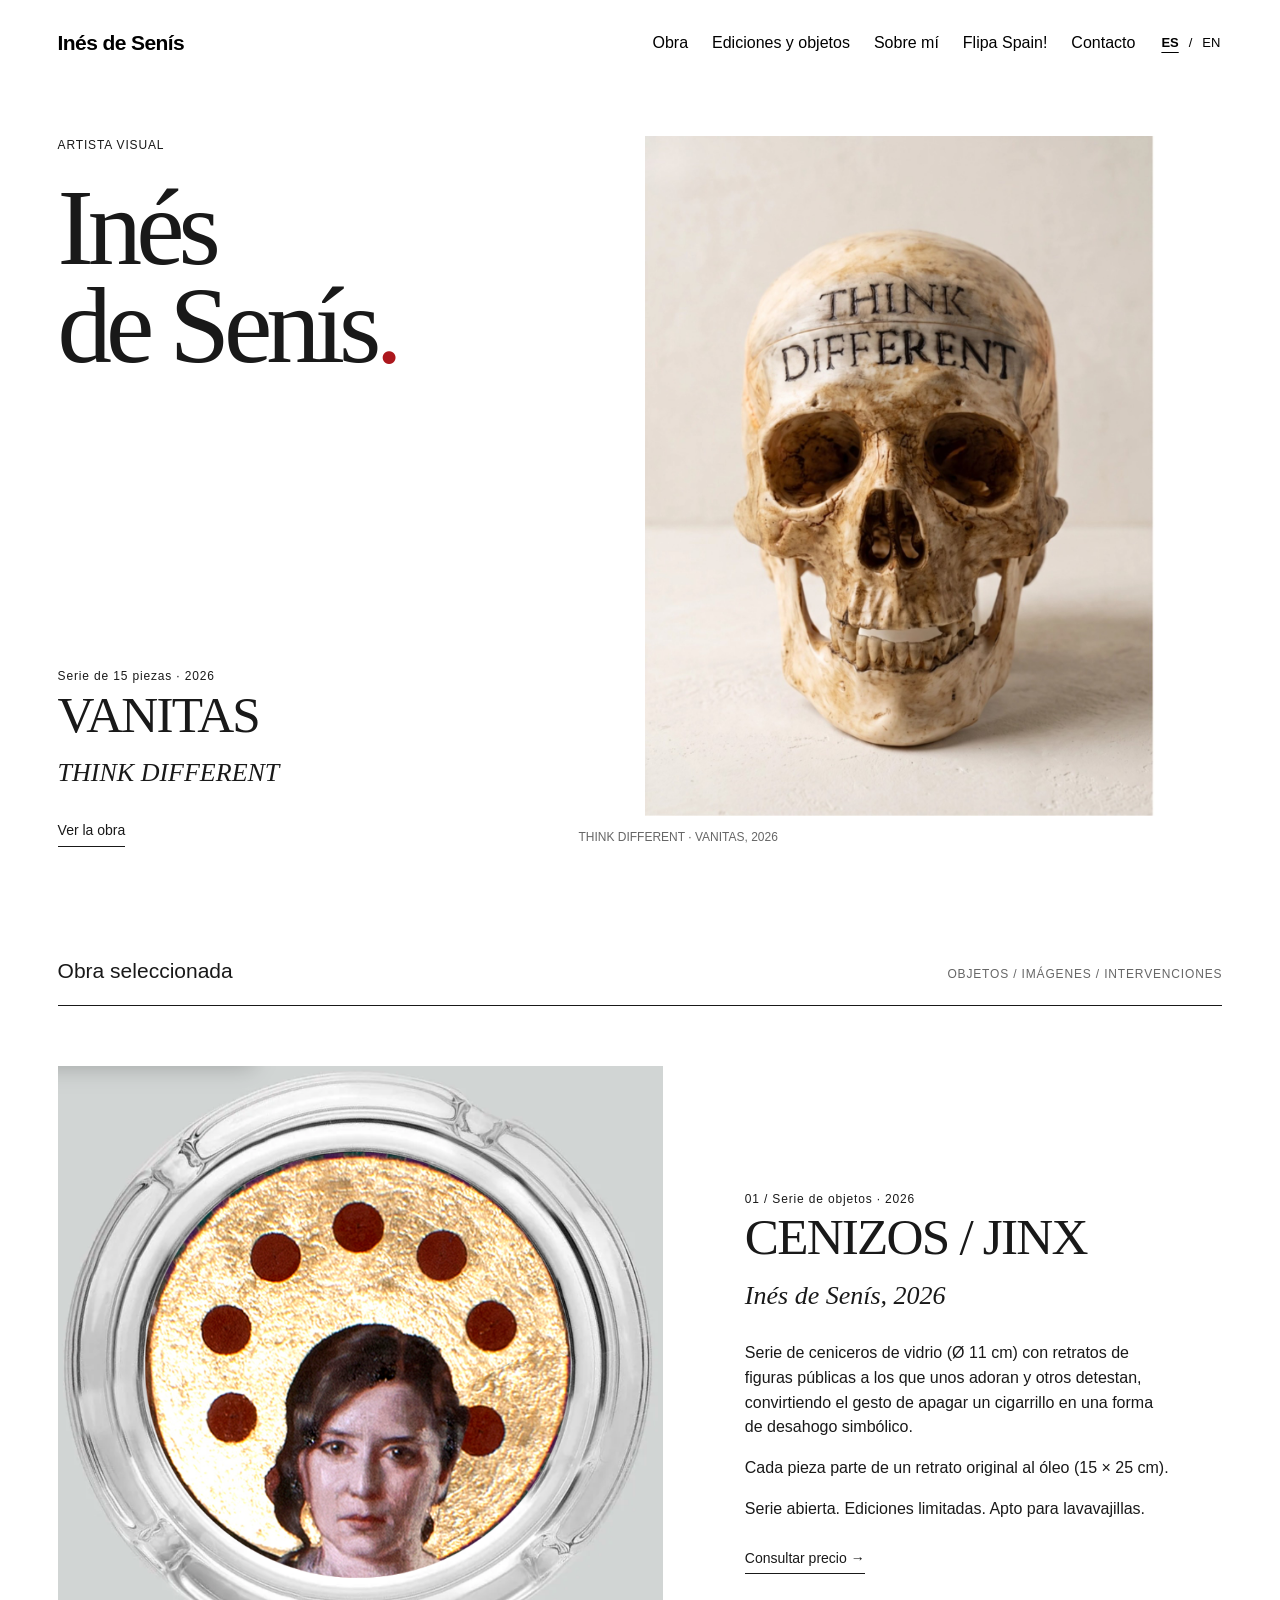
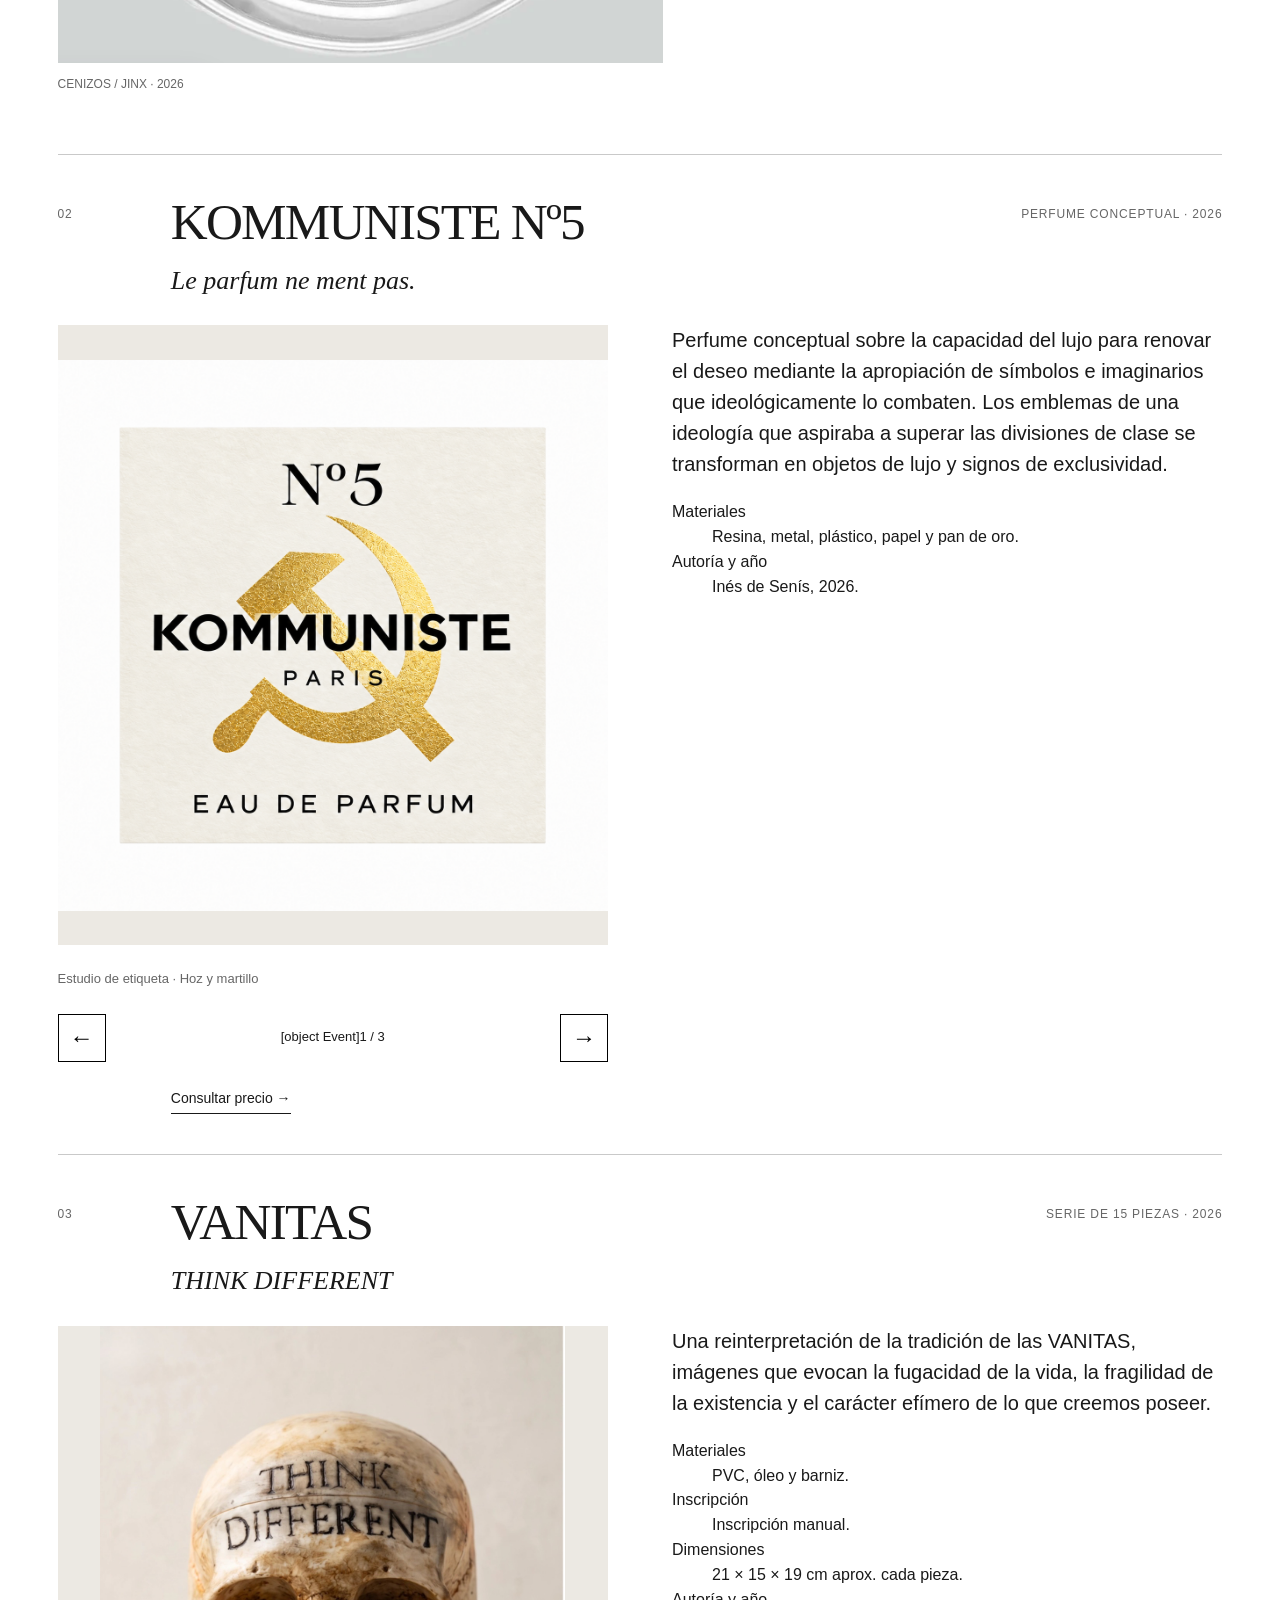
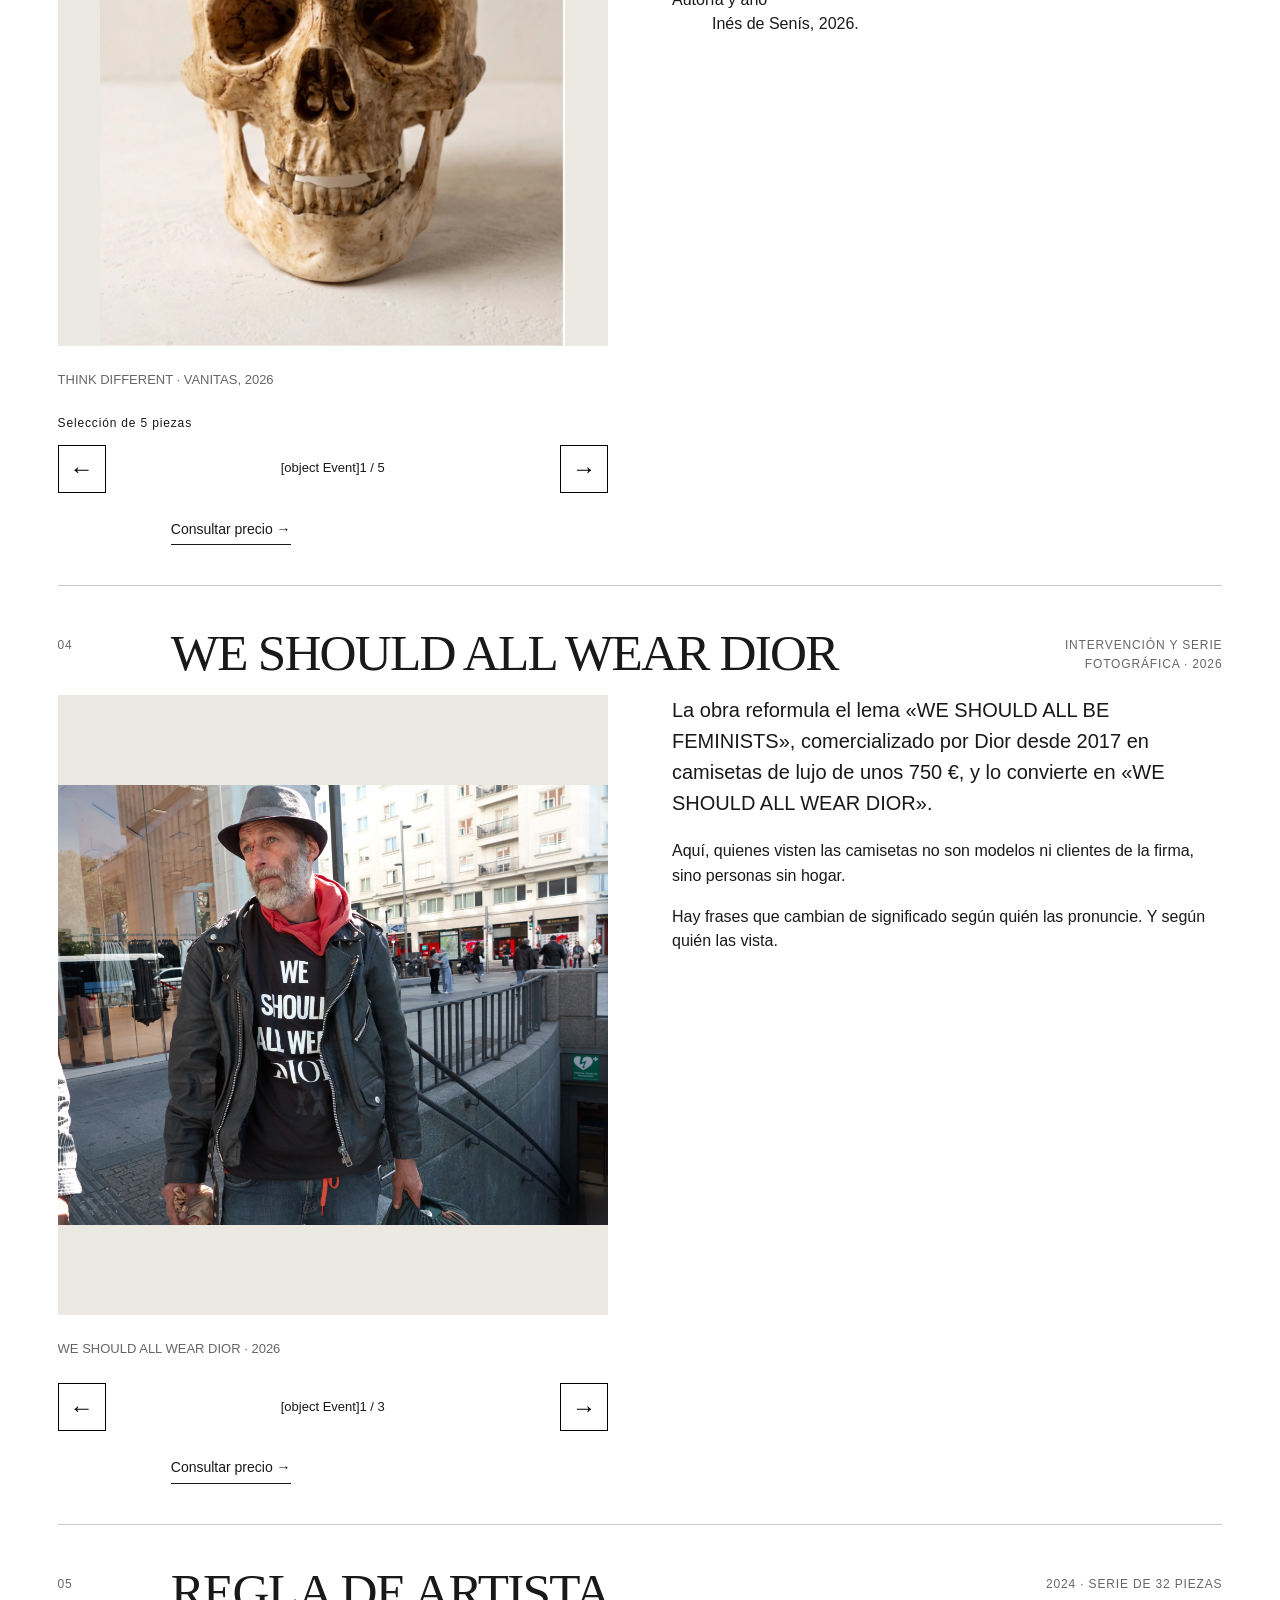
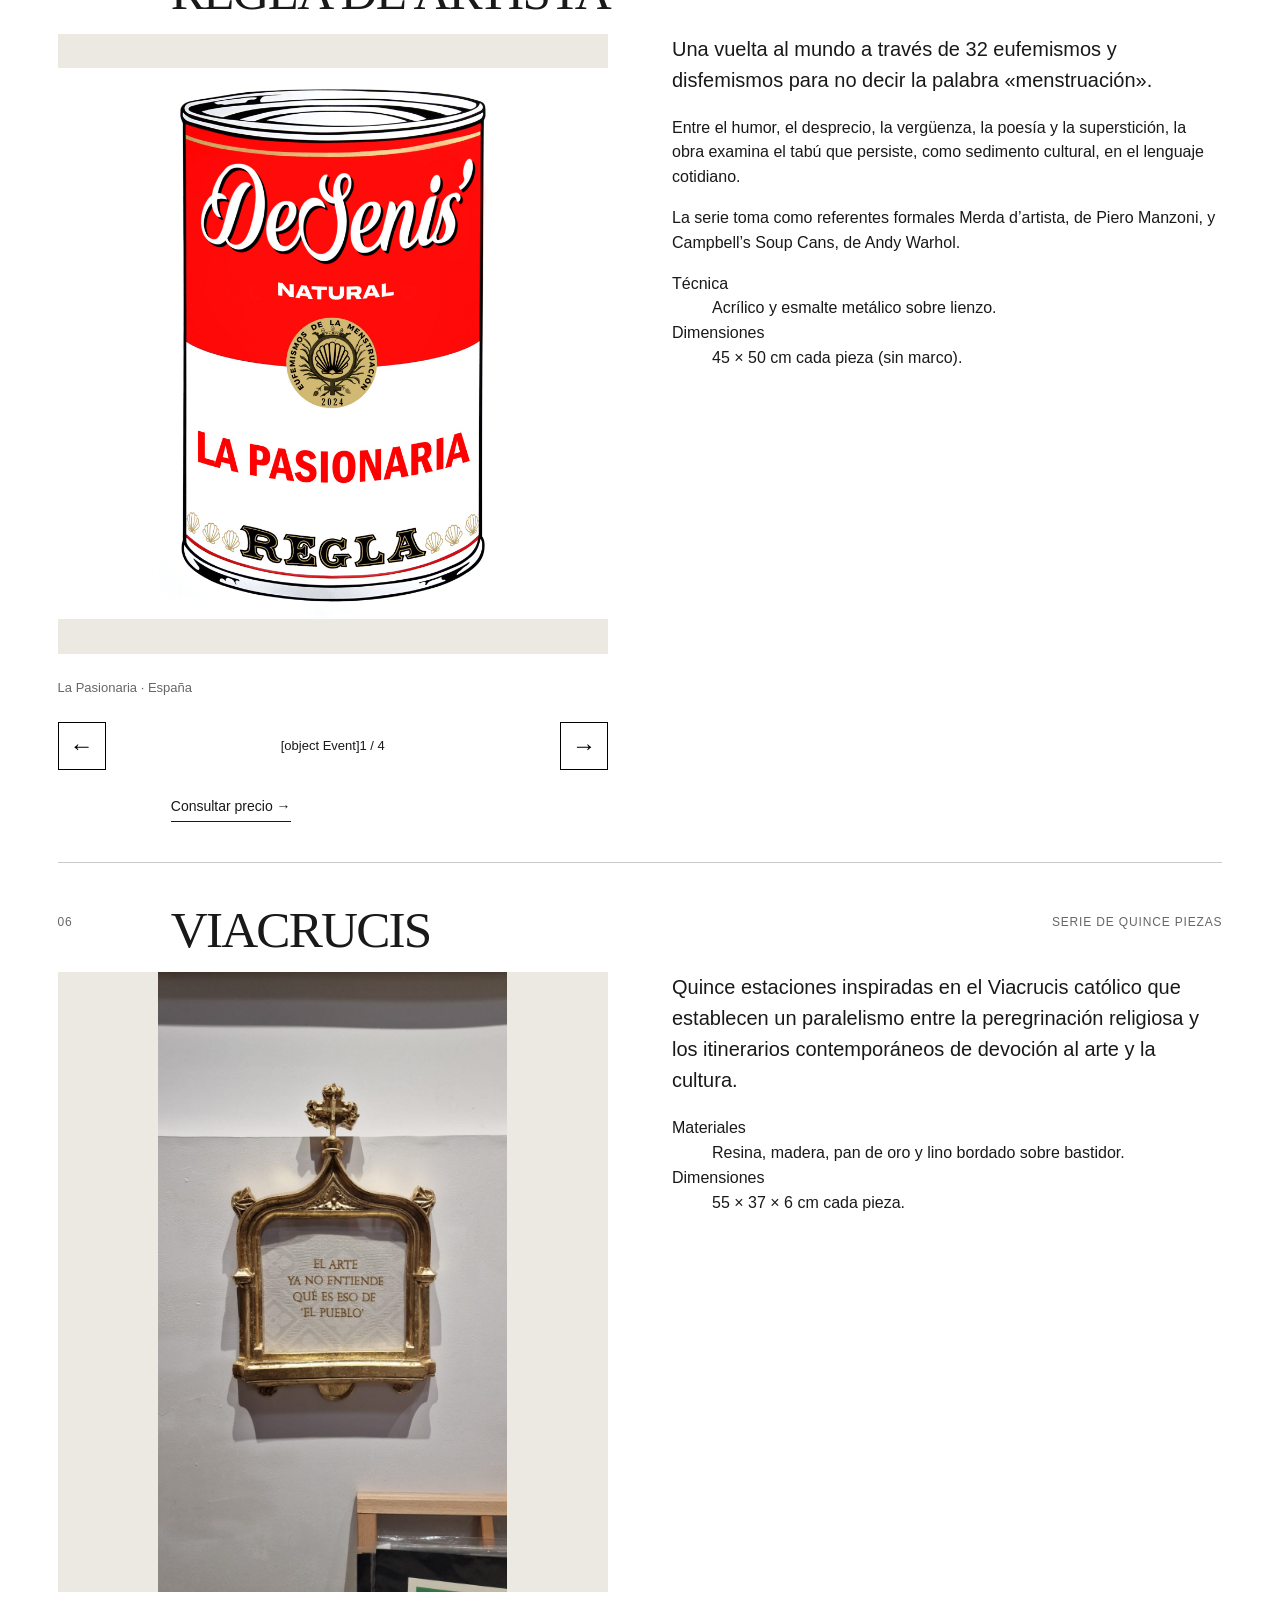
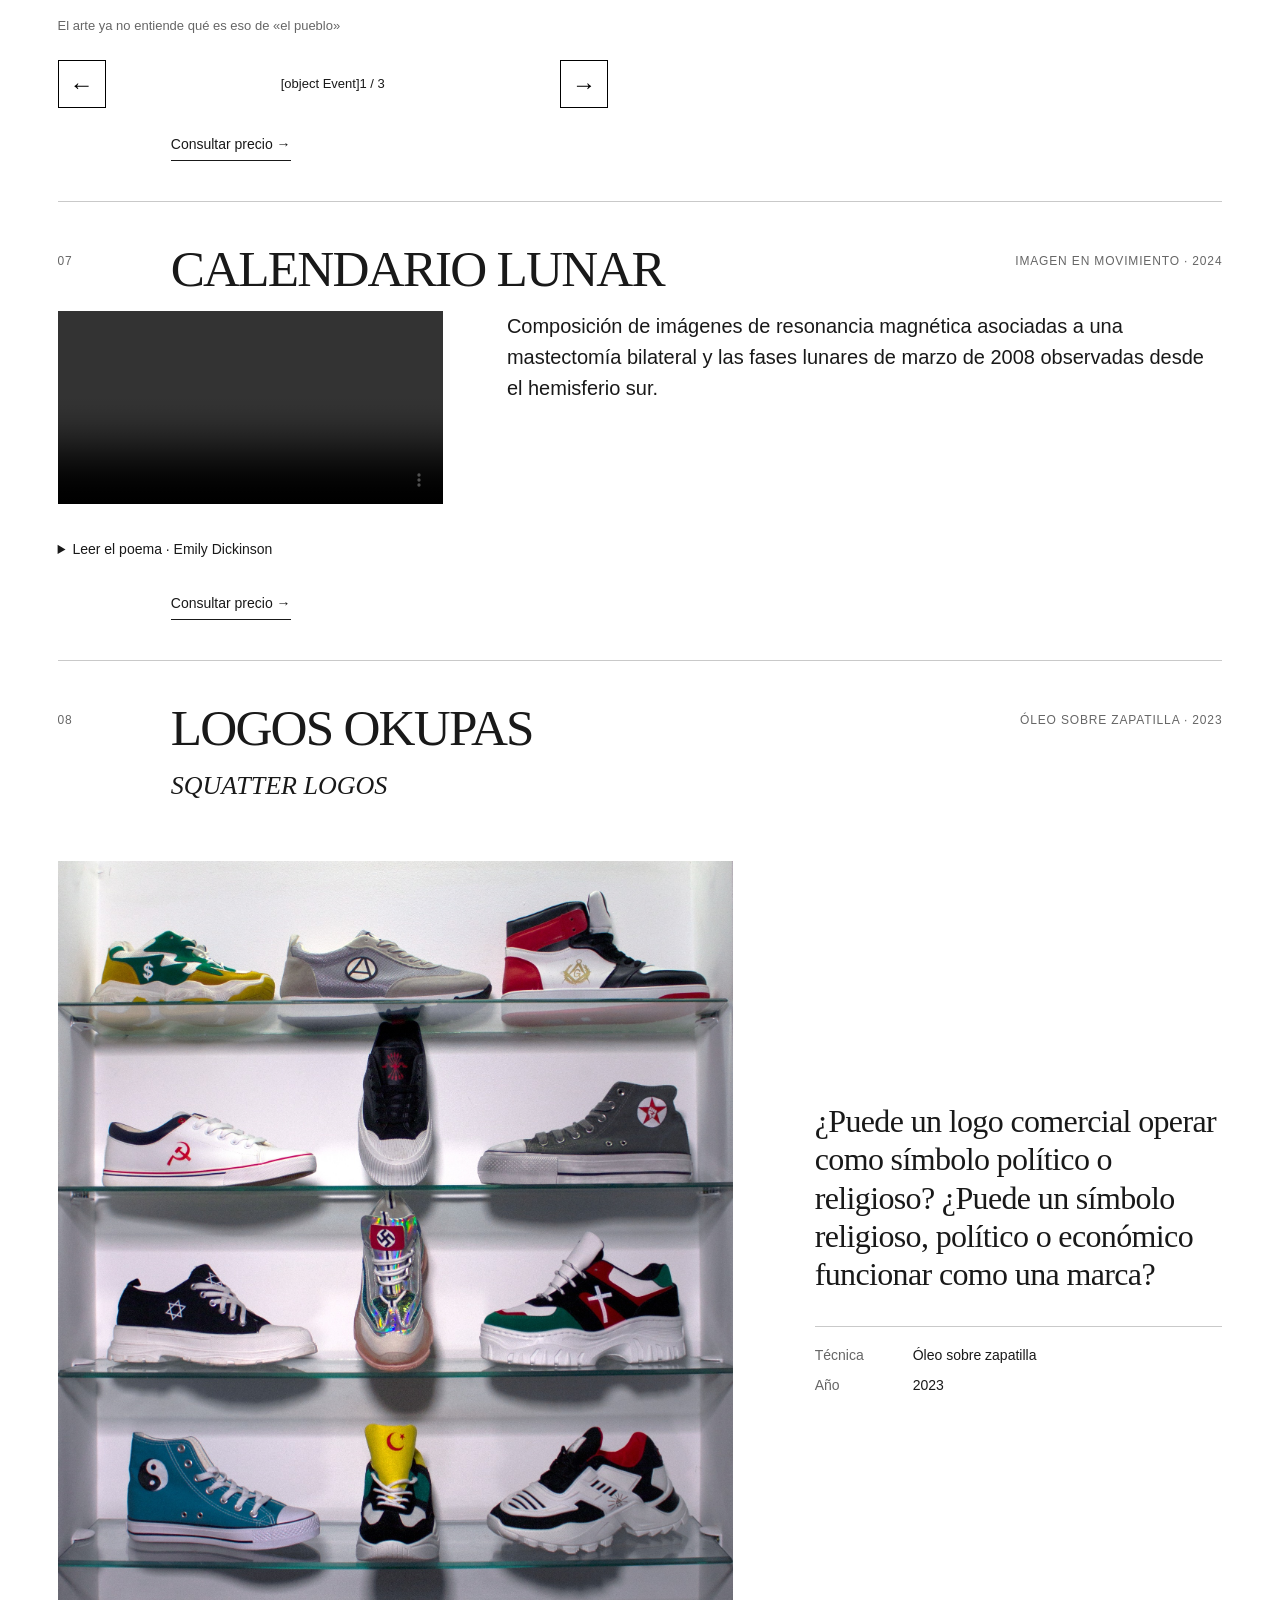
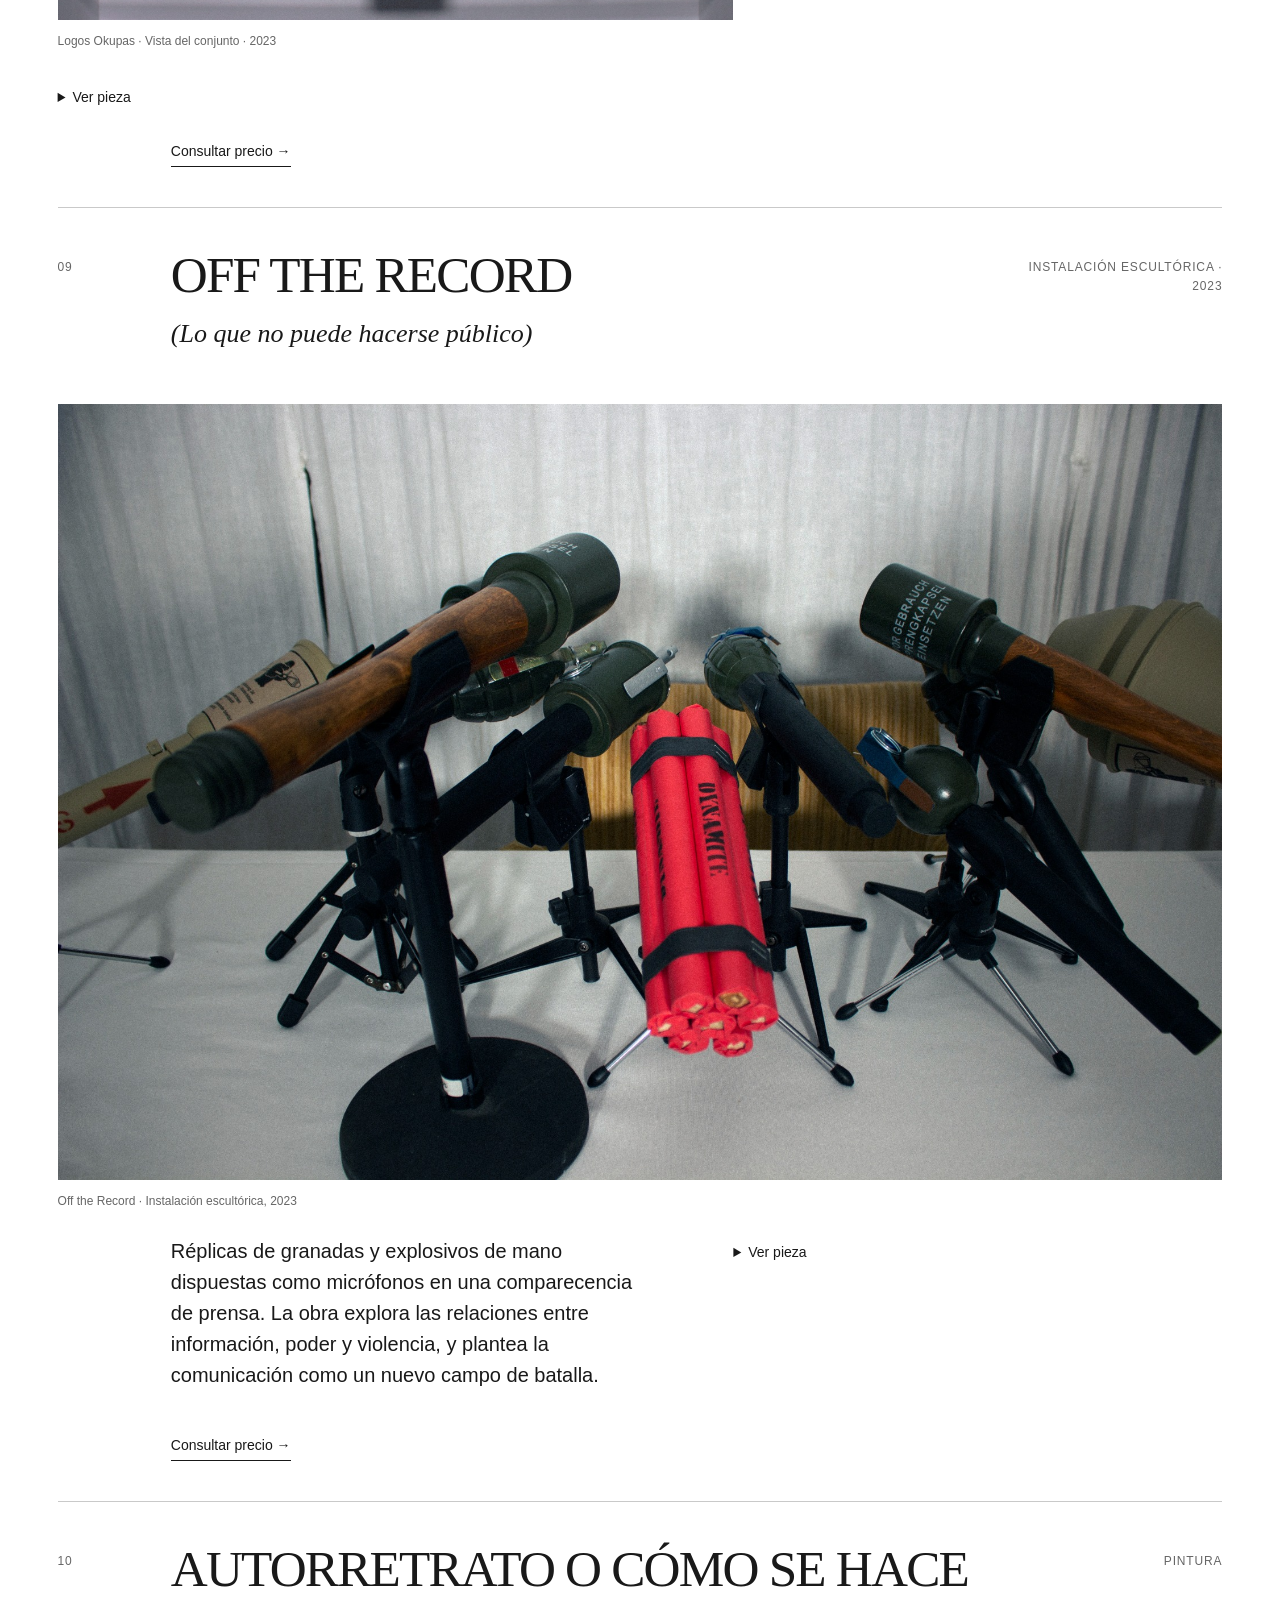
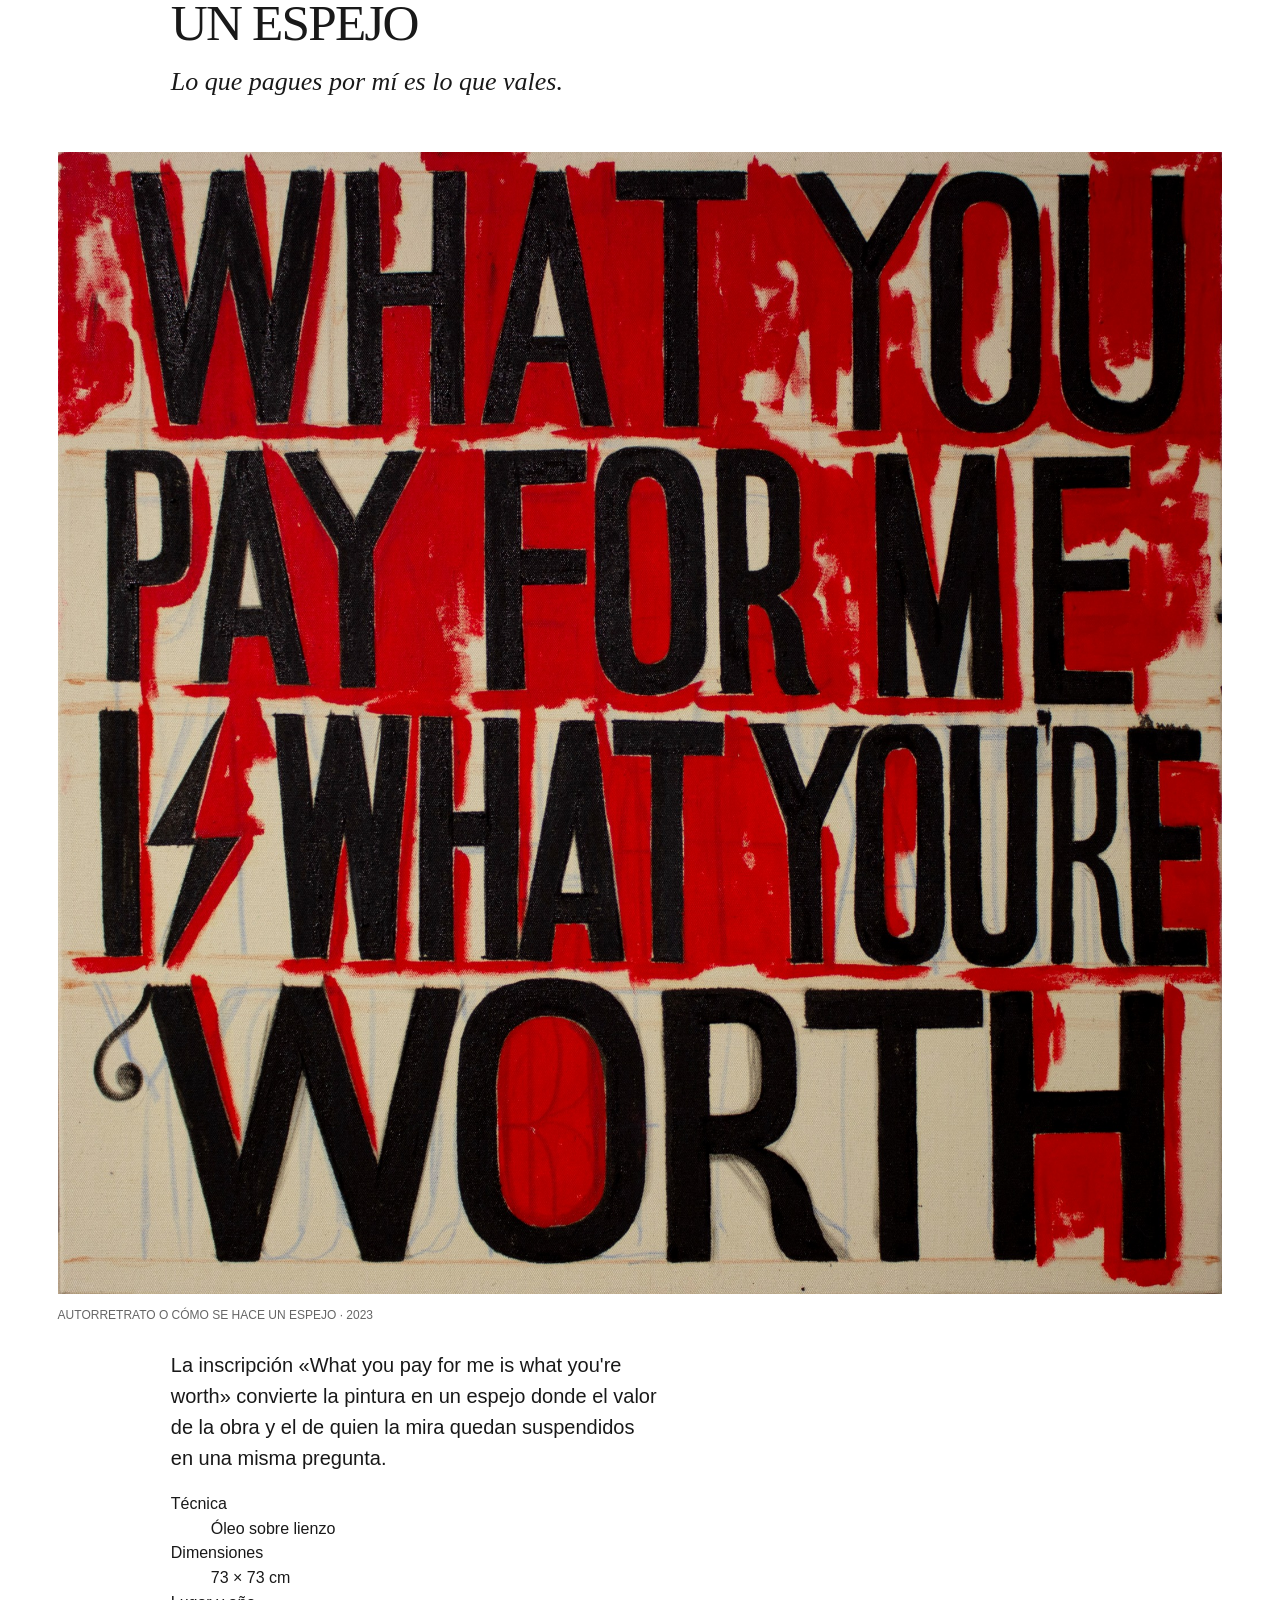
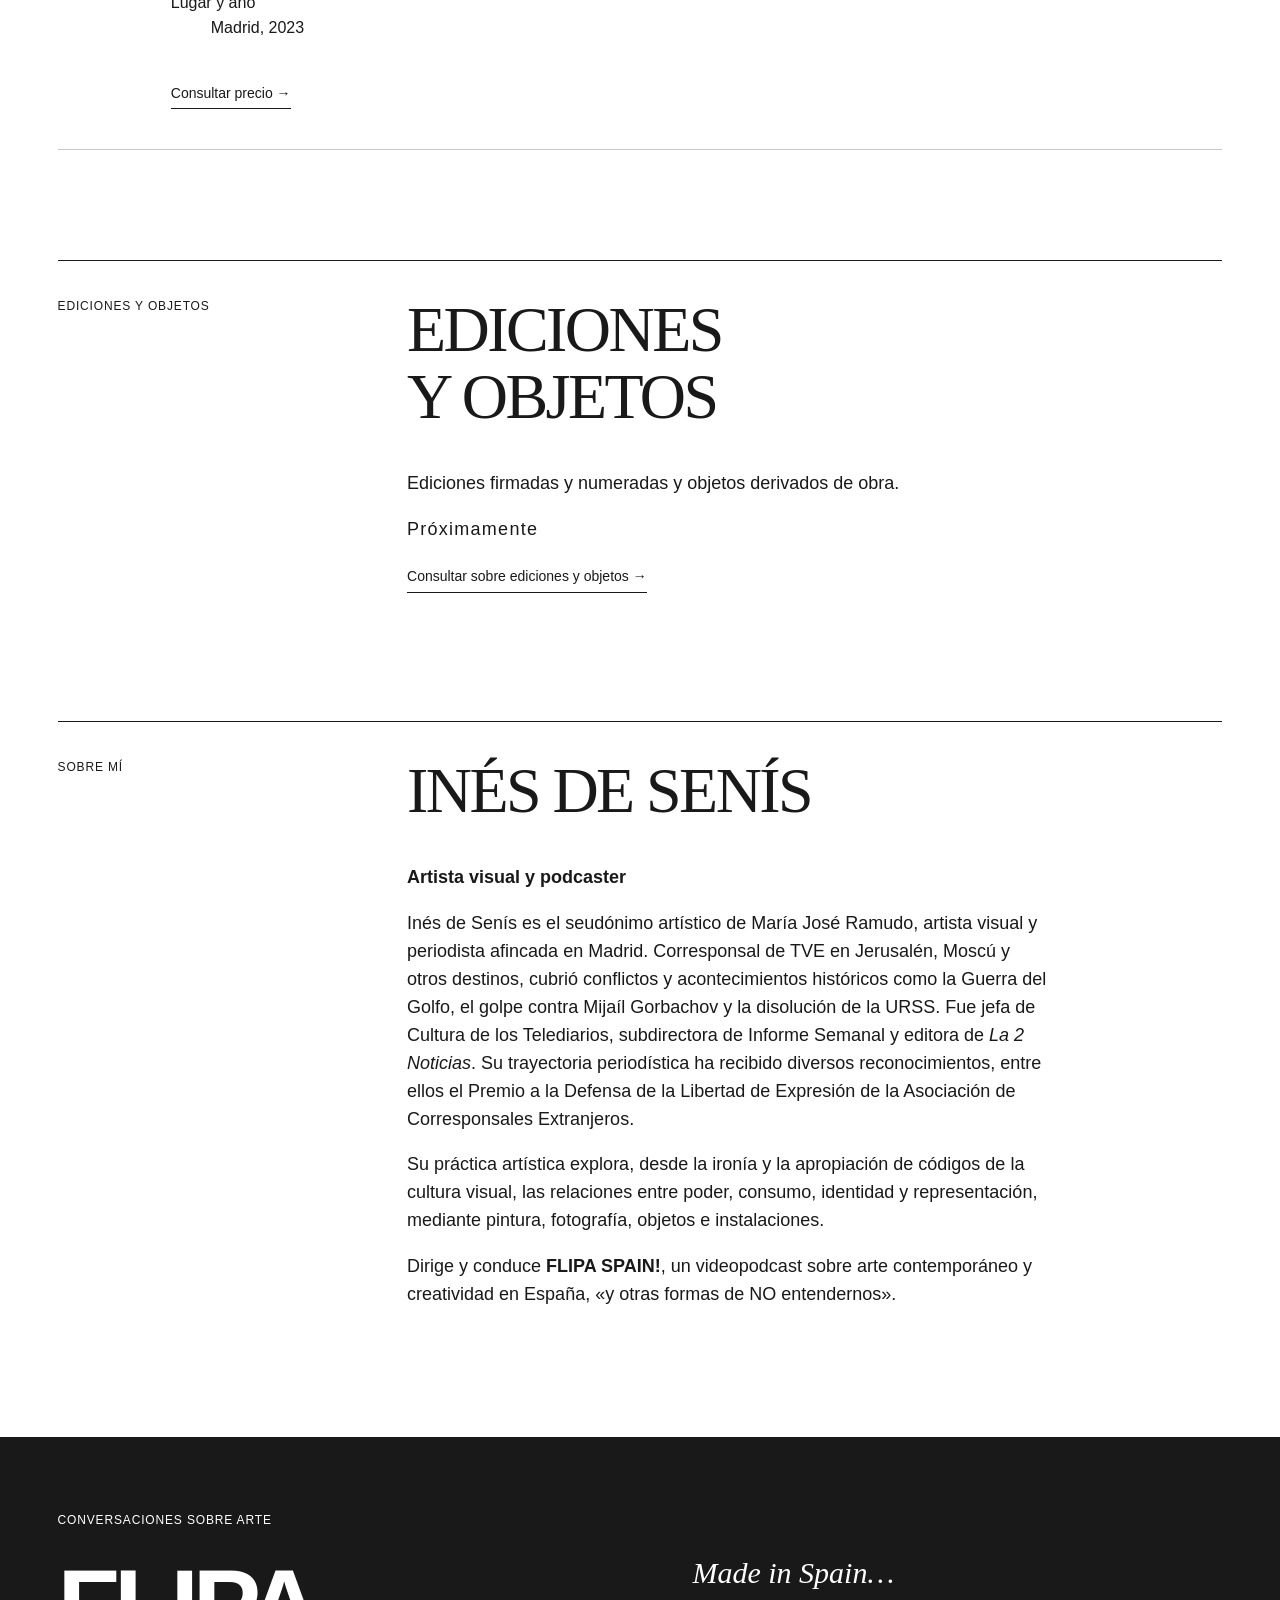
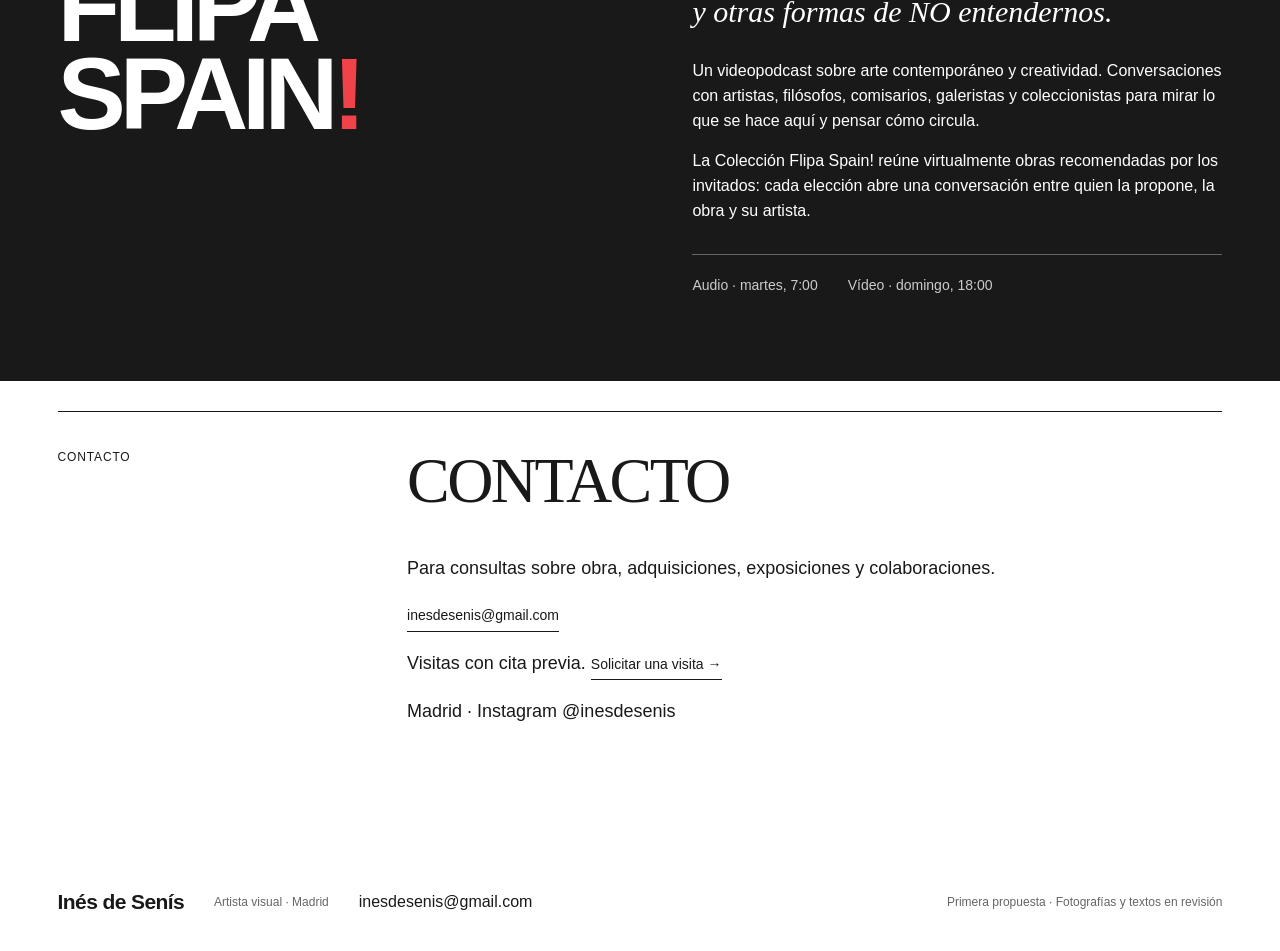
==== commit 8b176faf: "Add Decap CMS content foundation Co-authored-by: Copilot <223556219+Copilot@users.noreply.github.com" ====
--- a/index.html
+++ b/index.html
@@ -31,4 +31,4 @@
 Thine eye impose on me —</p></div></div></details></div></div><p class="work-inquiry"><a class="text-link" href="mailto:inesdesenis@gmail.com?subject=Consulta%20de%20precio%20%E2%80%94%20CALENDARIO%20LUNAR">Consultar precio →</a></p></article><article id="logos-okupas" class="artwork"><div class="artwork-heading"><span class="number">08</span><div><h3>LOGOS OKUPAS<span class="alternate-title" lang="en">SQUATTER LOGOS</span></h3></div><span class="medium">Óleo sobre zapatilla · 2023</span></div><div class="logos-overview"><figure><img src="assets/logos-conjunto.jpg" alt="Logos Okupas: conjunto de zapatillas intervenidas con símbolos políticos, religiosos y económicos, sobre cuatro estantes de vidrio" loading="lazy"><figcaption>Logos Okupas / Squatter Logos · Vista del conjunto · 2023</figcaption></figure><div class="logos-questions"><p>¿Puede un logo comercial operar como símbolo político o religioso?</p><p>¿Puede un símbolo religioso, político o económico funcionar como una marca?</p><dl><dt>Técnica</dt><dd>Óleo sobre zapatilla</dd><dt>Año</dt><dd>2023</dd></dl></div></div><details class="logos-details"><summary>Ver piezas</summary><div class="logos-gallery"><figure><img src="assets/logos-cruz.jpg" alt="Zapatilla intervenida con cruces cristianas blancas y negras" loading="lazy"><figcaption>Cruz cristiana</figcaption></figure><figure><img src="assets/logos-esvastica.jpg" alt="Zapatilla iridiscente intervenida con una esvástica en la lengüeta, perteneciente a la serie Logos Okupas" loading="lazy"><figcaption>Esvástica</figcaption></figure><figure><img src="assets/logos-hoz-martillo.jpg" alt="Zapatilla blanca intervenida con la hoz y el martillo en rojo" loading="lazy"><figcaption>Hoz y martillo</figcaption></figure></div></details><p class="work-inquiry"><a class="text-link" href="mailto:inesdesenis@gmail.com?subject=Consulta%20de%20precio%20%E2%80%94%20LOGOS%20OKUPAS%20SQUATTER%20LOGOS">Consultar precio →</a></p></article><article id="off-the-record" class="artwork"><div class="artwork-heading"><span class="number">09</span><div><h3>OFF THE RECORD</h3><p class="lede">(Lo que no puede hacerse público)</p></div><span class="medium">Instalación escultórica · 2023</span></div><figure class="artwork-image"><img src="assets/off-the-record.jpg" alt="Off the Record: réplicas de granadas y explosivos colocadas en soportes de micrófono ante una silla de comparecencia" loading="lazy"><figcaption>Off the Record · Instalación escultórica, 2023</figcaption></figure><div class="artwork-info"><div><p>Réplicas de granadas y explosivos de mano dispuestas como micrófonos en una comparecencia de prensa. La obra explora las relaciones entre información, poder y violencia, y plantea la comunicación como un nuevo campo de batalla.</p></div><details><summary>Ver detalle</summary><figure><img src="assets/off-the-record-detail.jpg" alt="Detalle de las réplicas de explosivos sobre soportes de micrófono en Off the Record" loading="lazy"><figcaption>Off the Record · Detalle</figcaption></figure></details></div><p class="work-inquiry"><a class="text-link" href="mailto:inesdesenis@gmail.com?subject=Consulta%20de%20precio%20%E2%80%94%20OFF%20THE%20RECORD">Consultar precio →</a></p></article><article id="autorretrato" class="project"><div class="number">10</div><div class="project-main"><figure class="study"><img src="assets/autorretrato.jpg" alt="Autorretrato o cómo se hace un espejo" loading="lazy"></figure><h3>AUTORRETRATO O CÓMO<br class="desktop"> SE HACE UN ESPEJO</h3><p class="lede">Lo que pagues por mí es lo que vales.</p><details open><summary>Ficha y texto</summary><div class="detail-copy"><p>La inscripción <span lang="en">«What you pay for me is what you're worth»</span> convierte la pintura en un espejo donde el valor de la obra y el de quien la mira quedan suspendidos en una misma pregunta.</p><dl><dt>Técnica</dt><dd>Óleo sobre lienzo</dd><dt>Dimensiones</dt><dd>73 × 73 cm</dd><dt>Lugar y año</dt><dd>Madrid, 2023</dd></dl></div></details><p class="work-inquiry"><a class="text-link" href="mailto:inesdesenis@gmail.com?subject=Consulta%20de%20precio%20%E2%80%94%20AUTORRETRATO%20O%20C%C3%93MO%20SE%20HACE%20UN%20ESPEJO">Consultar precio →</a></p></div><span class="medium">Pintura</span></article></section>
 <section id="ediciones" class="about"><p class="eyebrow">Ediciones y objetos</p><div><h2>EDICIONES<br>Y OBJETOS</h2><p>Ediciones firmadas y numeradas y objetos derivados de obra.</p><p class="index">Próximamente</p><p><a class="text-link" href="mailto:inesdesenis@gmail.com?subject=Consulta%20sobre%20ediciones%20y%20objetos">Consultar sobre ediciones y objetos →</a></p></div></section><section id="sobre" class="about"><p class="eyebrow">Sobre mí</p><div><h2>INÉS DE SENÍS</h2><p><strong>Artista visual y podcaster</strong></p><p>Inés de Senís es el seudónimo artístico de María José Ramudo, artista visual y periodista afincada en Madrid. Corresponsal de TVE en Jerusalén, Moscú y otros destinos, cubrió conflictos y acontecimientos históricos como la Guerra del Golfo, el golpe contra Mijaíl Gorbachov y la disolución de la URSS. Fue jefa de Cultura de los Telediarios, subdirectora de Informe Semanal y editora de <em>La 2 Noticias</em>. Su trayectoria periodística ha recibido diversos reconocimientos, entre ellos el Premio a la Defensa de la Libertad de Expresión de la Asociación de Corresponsales Extranjeros.</p><p>Su práctica artística explora, desde la ironía y la apropiación de códigos de la cultura visual, las relaciones entre poder, consumo, identidad y representación, mediante pintura, fotografía, objetos e instalaciones.</p><p>Dirige y conduce <strong>FLIPA SPAIN!</strong>, un videopodcast sobre arte contemporáneo y creatividad en España, «y otras formas de NO entendernos».</p></div></section>
 <section id="flipa" class="flipa"><div><span class="eyebrow">Conversaciones sobre arte</span><h2>FLIPA<br>SPAIN<span>!</span></h2></div><div class="flipa-copy"><p class="french">Made in Spain…<br>y otras formas de NO entendernos.</p><p>Un videopodcast sobre arte contemporáneo y creatividad. Conversaciones con artistas, filósofos, comisarios, galeristas y coleccionistas para mirar lo que se hace aquí y pensar cómo circula.</p><p>La Colección Flipa Spain! reúne virtualmente obras recomendadas por los invitados: cada elección abre una conversación entre quien la propone, la obra y su artista.</p><div class="schedule"><span>Audio · martes, 7:00</span><span>Vídeo · domingo, 18:00</span></div></div></section>
-<section id="contacto" class="about"><p class="eyebrow">Contacto</p><div><h2>CONTACTO</h2><p>Para consultas sobre obra, adquisiciones, exposiciones y colaboraciones.</p><p><a class="text-link" href="mailto:inesdesenis@gmail.com">inesdesenis@gmail.com</a></p><p>Visitas con cita previa. <a class="text-link" href="mailto:inesdesenis@gmail.com?subject=Solicitud%20de%20visita%20al%20estudio">Solicitar una visita →</a></p><p>Madrid · <a href="https://www.instagram.com/inesdesenis/" target="_blank" rel="noopener noreferrer">Instagram @inesdesenis</a></p></div></section></main><footer><a class="brand" href="#">Inés de Senís</a><span>Artista visual · Madrid</span><a href="mailto:inesdesenis@gmail.com">inesdesenis@gmail.com</a><span class="draft">Primera propuesta · Fotografías y textos en revisión</span></footer><script src="carousel.js"></script><script src="navigation.js"></script></body></html>
+<section id="contacto" class="about"><p class="eyebrow">Contacto</p><div><h2>CONTACTO</h2><p>Para consultas sobre obra, adquisiciones, exposiciones y colaboraciones.</p><p><a class="text-link" href="mailto:inesdesenis@gmail.com">inesdesenis@gmail.com</a></p><p>Visitas con cita previa. <a class="text-link" href="mailto:inesdesenis@gmail.com?subject=Solicitud%20de%20visita%20al%20estudio">Solicitar una visita →</a></p><p>Madrid · <a href="https://www.instagram.com/inesdesenis/" target="_blank" rel="noopener noreferrer">Instagram @inesdesenis</a></p></div></section></main><footer><a class="brand" href="#">Inés de Senís</a><span>Artista visual · Madrid</span><a href="mailto:inesdesenis@gmail.com">inesdesenis@gmail.com</a><span class="draft">Primera propuesta · Fotografías y textos en revisión</span></footer><script src="carousel.js"></script><script src="content-loader.js"></script><script src="navigation.js"></script></body></html>
--- a/style.css
+++ b/style.css
@@ -15,7 +15,7 @@
 .works article h3 .alternate-title{font-family:inherit;font-weight:inherit;font-style:inherit;text-transform:uppercase}
 @media(max-width:760px){.works article h3,.hero-caption h2{font-size:40px}}
 
-.work-inquiry{margin:24px 0 0}.project .work-inquiry{grid-column:2}.artwork>.work-inquiry{margin-left:calc(8% + 20px)}header nav{flex-wrap:wrap;gap:16px 24px}@media(max-width:760px){header nav{width:100%;margin-left:0}.artwork>.work-inquiry{margin-left:38px}}
+.work-inquiry{margin:24px 0 0}.availability{font-size:12px;letter-spacing:.07em;text-transform:uppercase;color:#666;margin:18px 0 0}.project .work-inquiry{grid-column:2}.artwork>.work-inquiry{margin-left:calc(8% + 20px)}header nav{flex-wrap:wrap;gap:16px 24px}@media(max-width:760px){header nav{width:100%;margin-left:0}.artwork>.work-inquiry{margin-left:38px}}
 
 /* Persistent primary navigation and language selector */
 :root{--header-height:95px}html{scroll-padding-top:calc(var(--header-height) + 20px)}body>header{position:sticky;top:0;z-index:100;background:rgba(255,255,255,.97);backdrop-filter:blur(12px);box-shadow:0 2px 12px #00000008;max-width:none;margin:0;width:100%;gap:24px}.language-switch{display:flex;align-items:center;gap:8px;font-size:13px;white-space:nowrap}.language-switch a{padding:8px 2px}.language-switch a[aria-current=page]{font-weight:700;text-decoration:underline;text-underline-offset:5px}.skip:focus{z-index:200}@media(max-width:1000px){body>header{flex-wrap:wrap;padding-top:14px;padding-bottom:14px;gap:8px 20px}header .brand{order:0}.language-switch{order:1;margin-left:auto}header nav{order:2;width:100%;margin:0;display:flex;flex-wrap:nowrap;overflow-x:auto;gap:22px;padding:8px 0 4px}header nav a{flex:0 0 auto;font-size:14px}}
